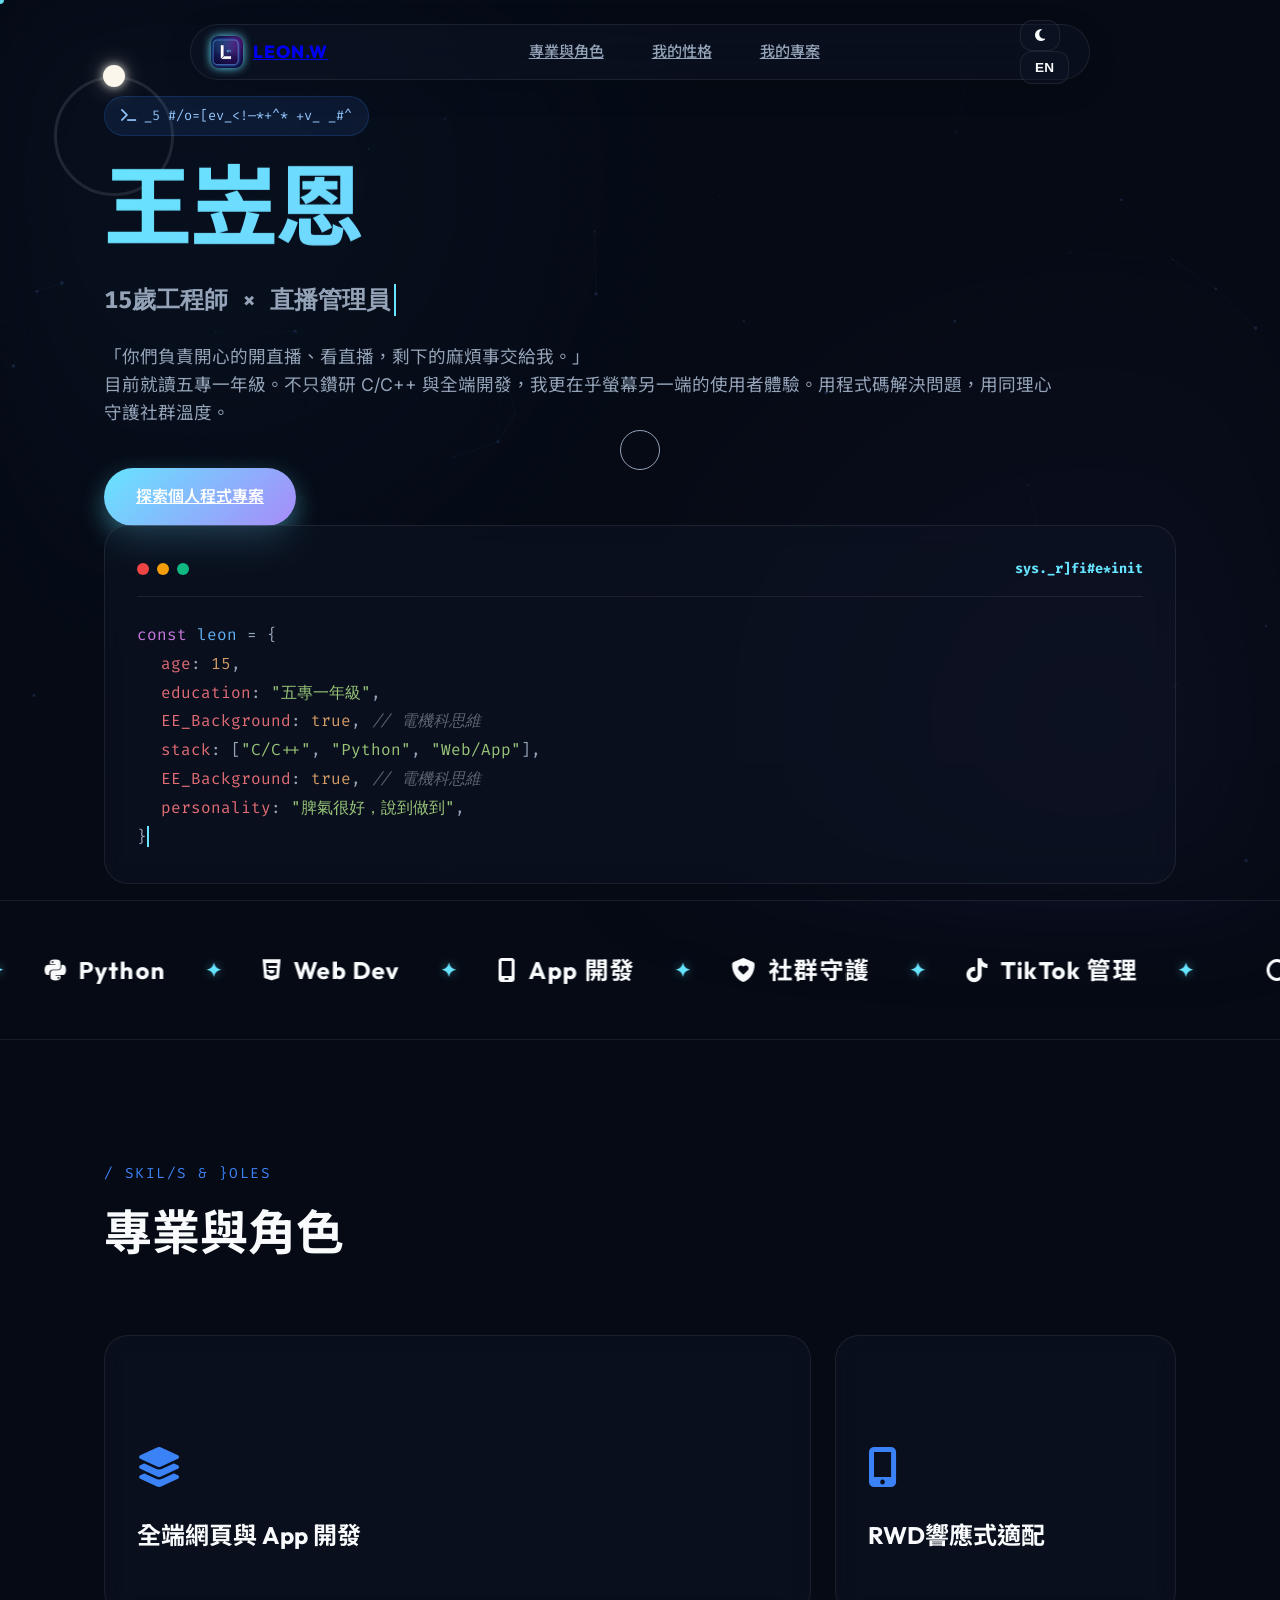
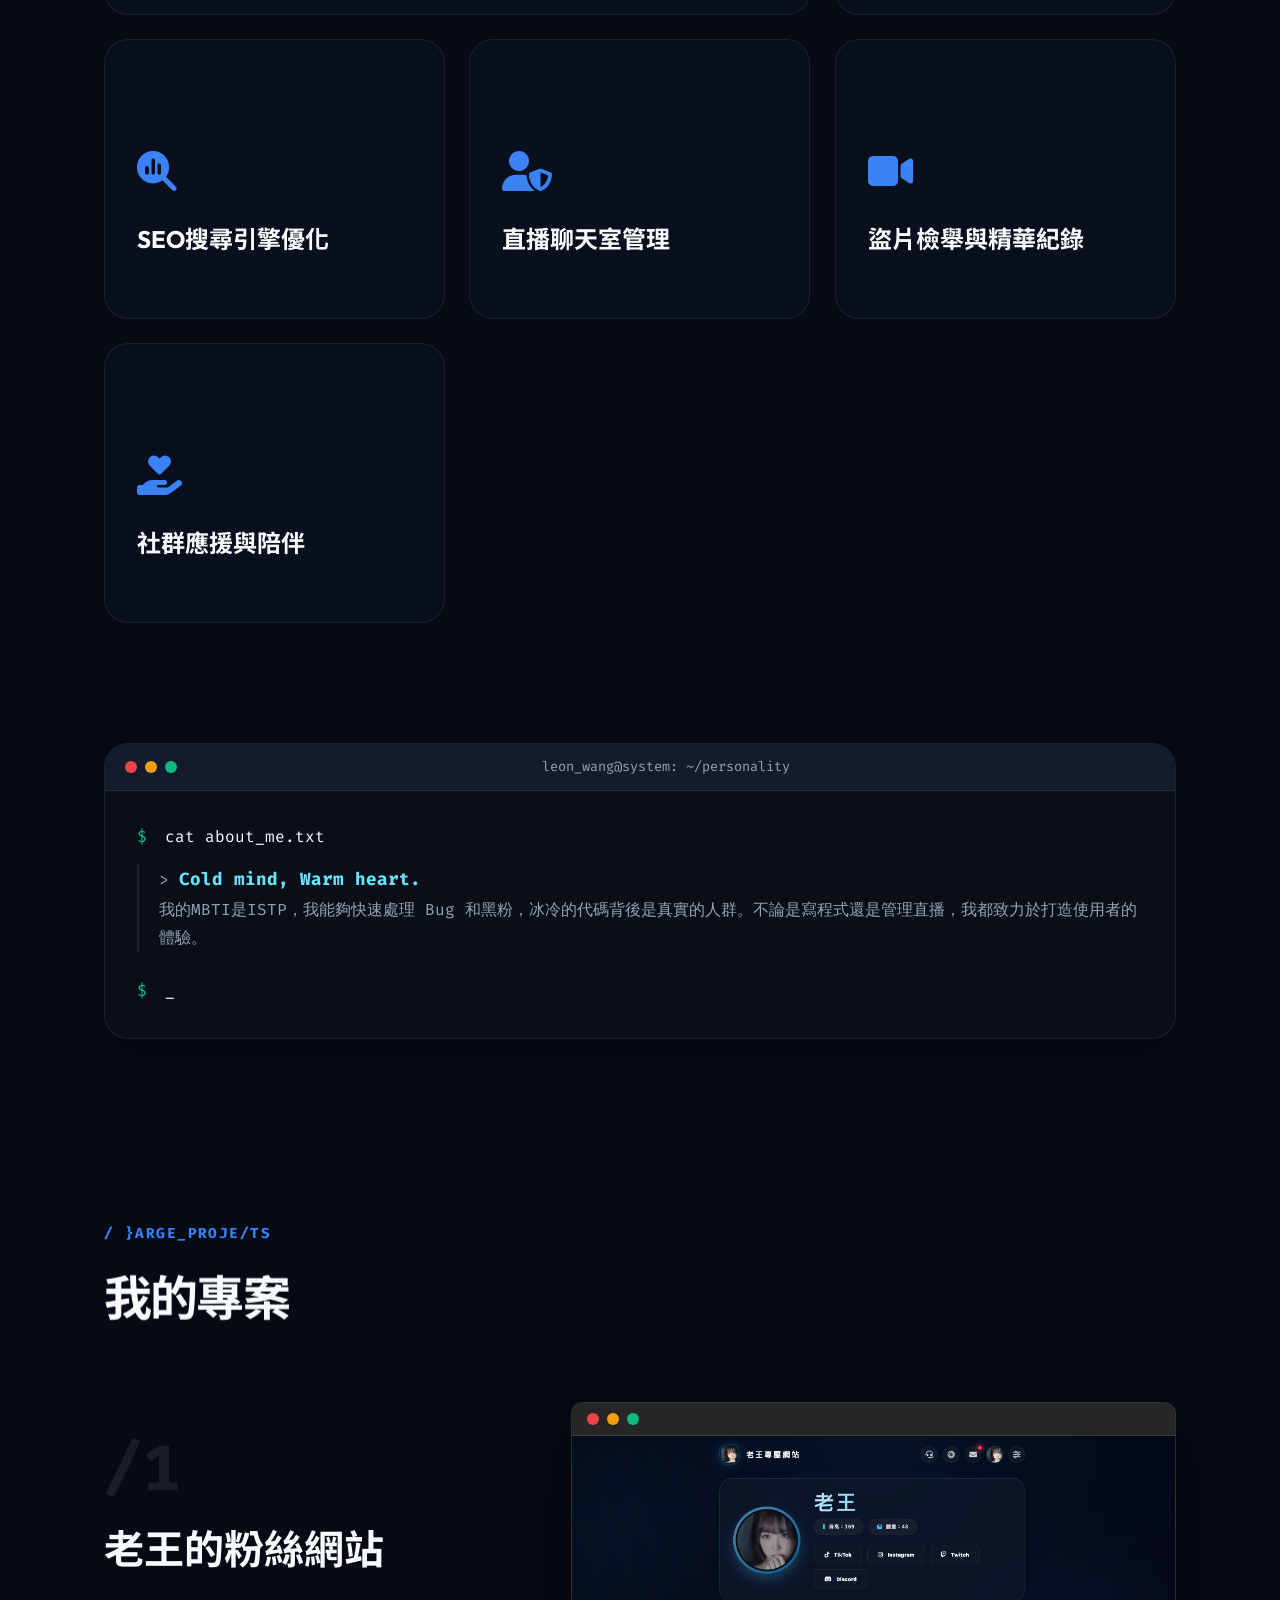
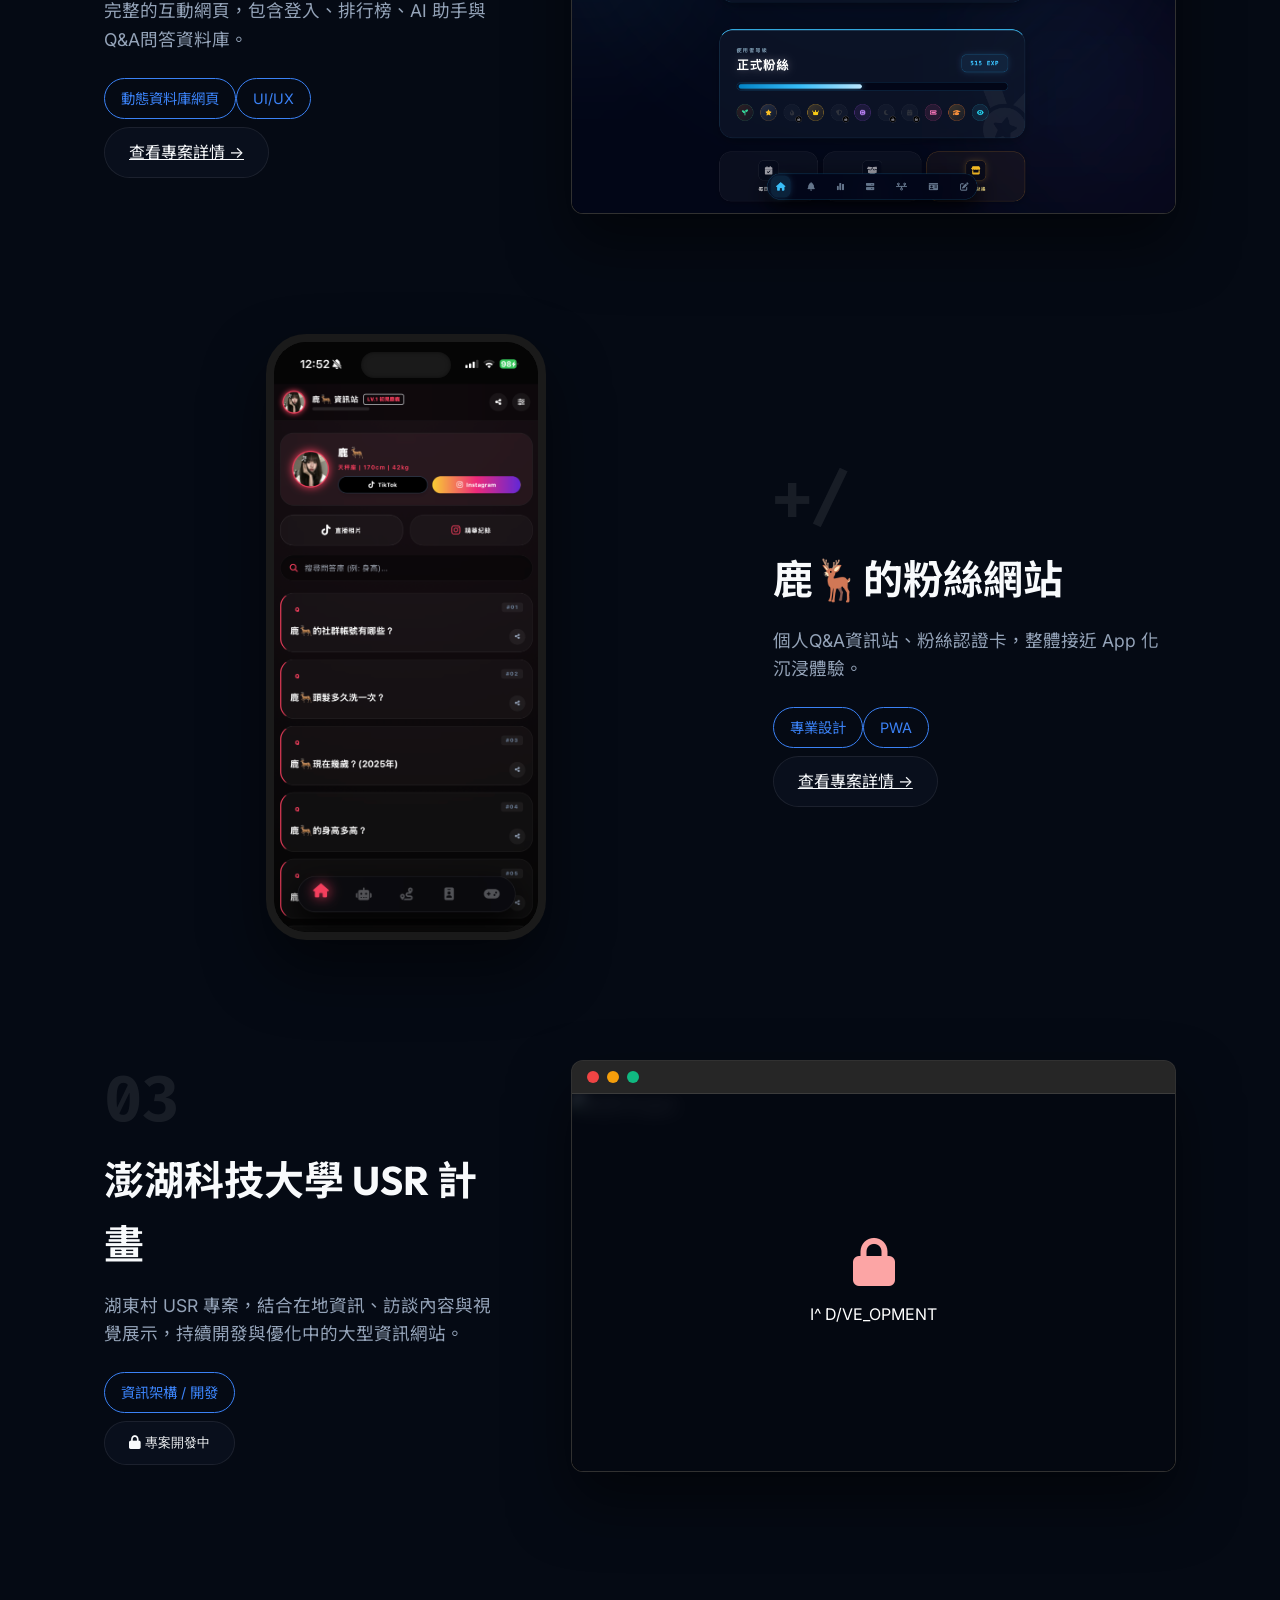
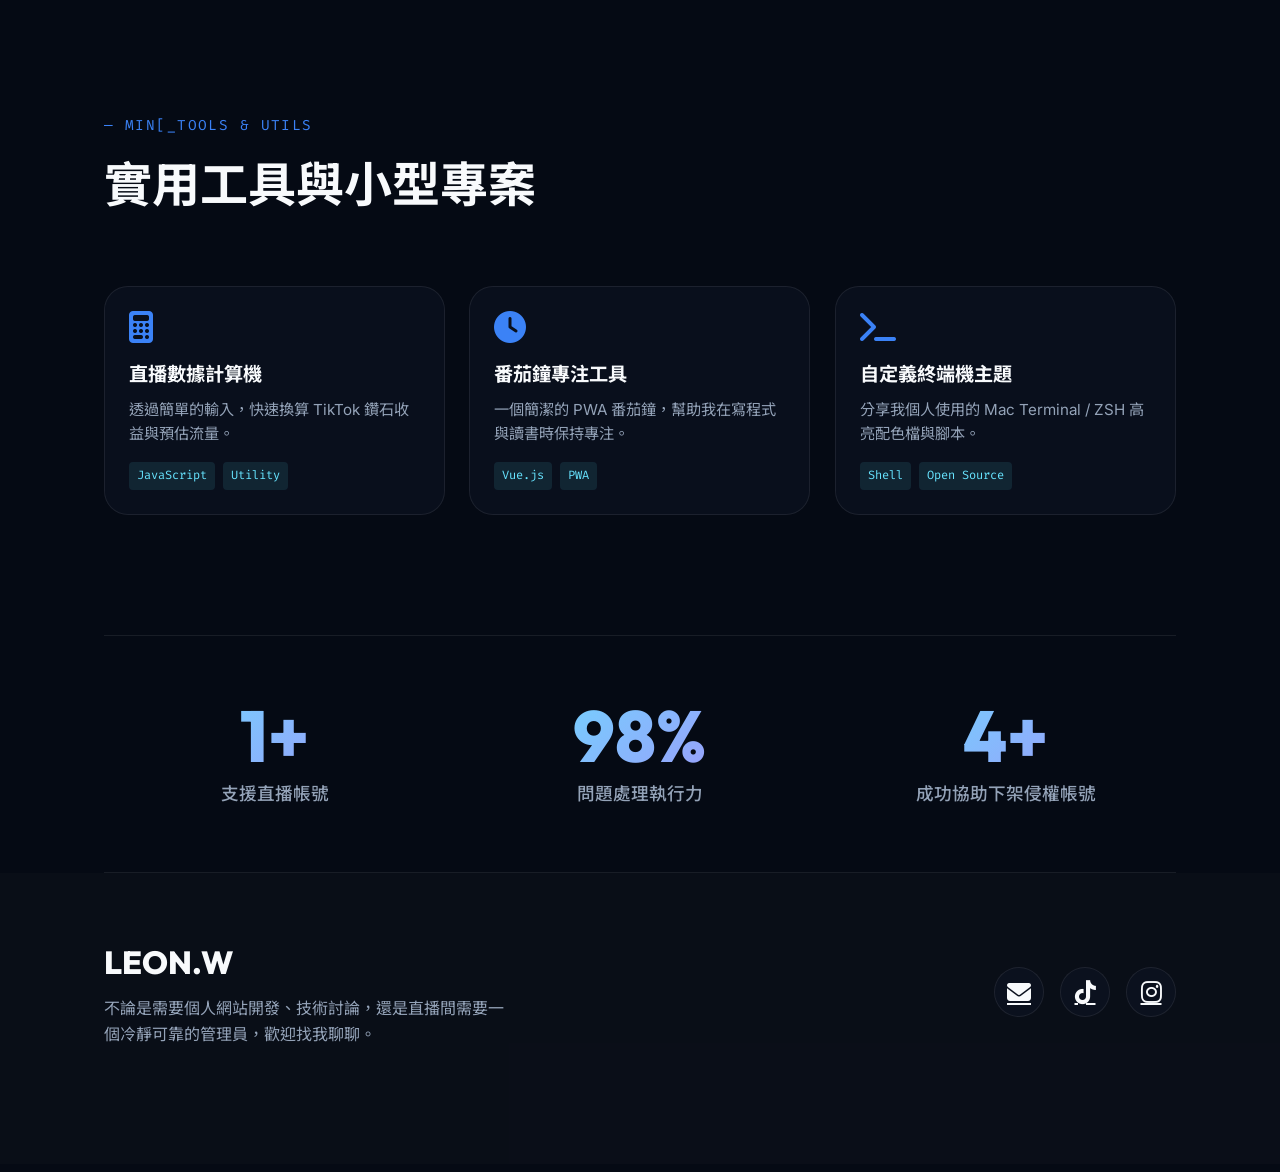
==== index.html @ 6497b62c "Add files via upload" ====
<!DOCTYPE html>
<html lang="zh-Hant">
<head>
  <meta charset="UTF-8" />
  <meta name="viewport" content="width=device-width, initial-scale=1.0, maximum-scale=1.0, user-scalable=no" />
  
  <title>王岦恩個人網頁</title>
  <meta name="description" content="15歲五專一年級全端開發者。精通Web/App開發，結合電機硬體思維與TikTok直播管理。" />
  
  <link rel="icon" href="icon.png" type="image/png" />
  <meta property="og:image" content="og-image.jpg" />
  <meta property="og:title" content="王岦恩" />
  <meta property="og:type" content="website" />
  
  <link rel="preconnect" href="https://fonts.googleapis.com" />
  <link rel="preconnect" href="https://fonts.gstatic.com" crossorigin />
  <link href="https://fonts.googleapis.com/css2?family=Inter:wght@300;400;500;600;700&family=Outfit:wght@400;600;800&family=Noto+Sans+TC:wght@300;400;500;700;900&family=Fira+Code:wght@400;500;700&display=swap" rel="stylesheet" />
  <link rel="stylesheet" href="https://cdnjs.cloudflare.com/ajax/libs/font-awesome/6.5.2/css/all.min.css" />
  
  <link rel="stylesheet" href="styles.css" />
</head>
<body class="dark-theme">
  <div class="top-progress-bar" id="top-progress-bar"></div>

  <canvas id="bg-canvas" aria-hidden="true"></canvas>
  <div class="mesh-gradient-bg parallax-bg" data-speed="0.05"></div>
  <div class="noise-overlay"></div>
  <div class="scanline-overlay"></div>

  <div class="cursor-dot" id="cursor-dot"></div>
  <div class="cursor-ring" id="cursor-ring"></div>

  <div class="progress-wrap interactive-btn" id="backToTop">
    <svg class="progress-circle" width="100%" height="100%" viewBox="-1 -1 102 102">
      <path d="M50,1 a49,49 0 0,1 0,98 a49,49 0 0,1 0,-98" />
    </svg>
    <i class="fa-solid fa-arrow-up progress-arrow"></i>
  </div>

  <header class="floating-header" id="top">
    <div class="nav-container glass-effect magnetic-wrap">
    <a href="#hero" class="brand interactive-btn magnetic">
      <img src="icon.png" alt="Leon Wang Logo" class="brand-icon">
      <span class="brand-text">LEON.W</span>
    </a>
      <nav class="desktop-nav">
        <a href="#expertise" class="nav-link interactive-btn" data-i18n="workscopeTitle">我的專業與角色</a>
        <a href="#philosophy" class="nav-link interactive-btn" data-i18n="philosophyTitle">我的性格</a>
        <a href="#projects" class="nav-link interactive-btn" data-i18n="projectsTitle">我開發的專案</a>
      </nav>
      <div class="nav-actions">
        <button class="theme-btn interactive-btn magnetic" id="themeToggle" aria-label="切換深淺色主題"><i class="fa-solid fa-moon"></i></button>
        <button class="lang-btn interactive-btn magnetic" id="langToggle">EN</button>
      </div>
    </div>
  </header>

  <main id="main-content">
    
    <section class="hero-section" id="hero">
      <div class="container hero-layout">
        <div class="hero-content relative-box parallax-item" data-speed="0.1">
          <div class="hero-orbit-deco float-anim">
            <div class="orbit-path"></div>
            <div class="orbit-planet"></div>
          </div>

          <div class="eyebrow-badge reveal-up scale-in">
            <i class="fa-solid fa-terminal"></i>
            <span class="hacker-text" data-original="15 y/o Developer × Live Ops">15歲工程師 × 直播管理員</span>
          </div>
          
          <h1 class="hero-title mask-reveal-title">
            <span class="mask-line"><span class="mask-content gradient-text-anim fix-clip" data-i18n="heroName">王岦恩</span></span>
          </h1>
          
          <h2 class="hero-subtitle">
            <span id="hero-typewriter" class="typewriter-text" data-i18n="heroRole"></span>
          </h2>
          
          <p class="hero-description reveal-up delay-3" data-i18n="heroDesc">
            「你們負責開心的開直播、看直播，剩下的麻煩事交給我。」<br>目前就讀五專一年級。不只鑽研 C/C++ 與全端開發，我更在乎螢幕另一端的使用者體驗。用程式碼解決問題，用同理心守護社群溫度。
          </p>

          <div class="hero-cta-group reveal-up delay-4 scale-in">
            <a href="#projects" class="btn btn-glow interactive-btn magnetic">
              <span data-i18n="navCta">探索個人程式專案</span>
            </a>
          </div>
        </div>

        <div class="hero-visual reveal-right delay-2 parallax-item glow-card" data-speed="-0.05">
          <div class="bento-card visual-card" id="code-terminal">
            <div class="card-header">
              <div class="mac-dots"><span></span><span></span><span></span></div>
              <span class="card-label hacker-text" data-original="sys.profile_init">sys.profile_init</span>
            </div>
            <div class="code-block">
              <p class="code-line-anim"><span class="code-keyword">const</span> <span class="code-var">leon</span> = {</p>
              <p class="indent-1 code-line-anim"><span class="code-key">age</span>: <span class="code-boolean">15</span>,</p>
              <p class="indent-1 code-line-anim"><span class="code-key">education</span>: <span class="code-string" data-i18n="codeEdu">"五專一年級"</span>,</p>
              <p class="indent-1 code-line-anim"><span class="code-key">EE_Background</span>: <span class="code-boolean">true</span>, <span class="code-comment" data-i18n="codeEe"></span></p>
              <p class="indent-1 code-line-anim"><span class="code-key">stack</span>: [<span class="code-string">"C/C++"</span>, <span class="code-string">"Python"</span>, <span class="code-string">"Web/App"</span>],</p>
              <p class="indent-1 code-line-anim"><span class="code-key">EE_Background</span>: <span class="code-boolean">true</span>, <span class="code-comment" data-i18n="codeEe"></span></p>
              <p class="indent-1 code-line-anim"><span class="code-key">personality</span>: <span class="code-string" data-i18n="codePers">"脾氣很好，說到做到"</span>,</p>
              <p class="code-line-anim">}<span class="code-caret"></span></p>
            </div>
          </div>
        </div>
      </div>
    </section>

    <section class="skills-marquee-section" id="skills">
      <div class="marquee-container">
        <div class="marquee-track" id="velocity-marquee">
          <div class="marquee-content">
            <span><i class="fa-solid fa-c"></i> C / C++</span><span class="separator">✦</span>
            <span><i class="fa-brands fa-python"></i> Python</span><span class="separator">✦</span>
            <span><i class="fa-brands fa-html5"></i> Web Dev</span><span class="separator">✦</span>
            <span><i class="fa-solid fa-mobile-screen"></i> App 開發</span><span class="separator">✦</span>
            <span><i class="fa-solid fa-shield-heart"></i> 社群守護</span><span class="separator">✦</span>
            <span><i class="fa-brands fa-tiktok"></i> TikTok 管理</span><span class="separator">✦</span>
          </div>
          <div class="marquee-content">
            <span><i class="fa-solid fa-c"></i> C / C++</span><span class="separator">✦</span>
            <span><i class="fa-brands fa-python"></i> Python</span><span class="separator">✦</span>
            <span><i class="fa-brands fa-html5"></i> Web Dev</span><span class="separator">✦</span>
            <span><i class="fa-solid fa-mobile-screen"></i> App 開發</span><span class="separator">✦</span>
            <span><i class="fa-solid fa-shield-heart"></i> 社群守護</span><span class="separator">✦</span>
            <span><i class="fa-brands fa-tiktok"></i> TikTok 管理</span><span class="separator">✦</span>
          </div>
          <div class="marquee-content">
            <span><i class="fa-solid fa-c"></i> C / C++</span><span class="separator">✦</span>
            <span><i class="fa-brands fa-python"></i> Python</span><span class="separator">✦</span>
            <span><i class="fa-brands fa-html5"></i> Web Dev</span><span class="separator">✦</span>
            <span><i class="fa-solid fa-mobile-screen"></i> App 開發</span><span class="separator">✦</span>
            <span><i class="fa-solid fa-shield-heart"></i> 社群守護</span><span class="separator">✦</span>
            <span><i class="fa-brands fa-tiktok"></i> TikTok 管理</span><span class="separator">✦</span>
          </div>
        </div>
      </div>
    </section>

    <section class="bento-section" id="expertise">
      <div class="container">
        <div class="section-header reveal-up scale-in">
          <span class="section-mono hacker-text" data-original="/ SKILLS & ROLES">/ SKILLS & ROLES</span>
          <h2 class="section-title" data-i18n="workscopeTitle">專業與角色</h2>
        </div>

        <div class="bento-grid">
          <article class="bento-card span-2 glow-card reveal-up parallax-item" data-speed="0.03">
            <div class="icon-and-title">
              <div class="card-icon float-anim"><i class="fa-solid fa-layer-group"></i></div>
              <h3 data-i18n="barDynamic">全端網頁與 App 開發</h3>
            </div>
            <div class="reveal-content">
              <div class="reveal-inner">
                <p data-i18n="aboutCard1Text">具備從底層邏輯到前端介面的開發能力，涵蓋靜態網站、動態後台以及客製化 App。結合電機科的硬體思維，寫出高穩定性的架構。</p>
                <div class="tag-cloud mt-4">
                  <span>C/C++</span><span>Python</span><span>App Dev</span><span>Web UI/UX</span>
                </div>
              </div>
            </div>
          </article>

          <article class="bento-card glow-card reveal-left delay-1">
            <div class="icon-and-title">
              <div class="card-icon float-anim" style="animation-delay: 0.5s;"><i class="fa-solid fa-mobile-screen-button"></i></div>
              <h3 data-i18n="feat1Title">RWD響應式適配</h3>
            </div>
            <div class="reveal-content">
              <div class="reveal-inner">
                <p data-i18n="feat1Text">完美適配手機、平板與桌機各種螢幕尺寸，提供流暢的跨裝置體驗。</p>
              </div>
            </div>
          </article>

          <article class="bento-card glow-card reveal-right delay-2">
            <div class="icon-and-title">
              <div class="card-icon float-anim" style="animation-delay: 1s;"><i class="fa-solid fa-magnifying-glass-chart"></i></div>
              <h3 data-i18n="feat2Title">SEO搜尋引擎優化</h3>
            </div>
            <div class="reveal-content">
              <div class="reveal-inner">
                <p data-i18n="feat2Text">底層代碼結構優化，提升搜尋引擎友善度，讓網站能夠獲得更高自然曝光。</p>
              </div>
            </div>
          </article>

          <article class="bento-card glow-card reveal-up delay-3">
            <div class="icon-and-title">
              <div class="card-icon float-anim" style="animation-delay: 1.5s;"><i class="fa-solid fa-user-shield"></i></div>
              <h3 data-i18n="barLive">直播聊天室管理</h3>
            </div>
            <div class="reveal-content">
              <div class="reveal-inner">
                <p data-i18n="scope1Text">「遇到黑粉、機器人、刷留言帳號」第一時間禁言處理，維持聊天室品質。</p>
              </div>
            </div>
          </article>

          <article class="bento-card glow-card reveal-up delay-1 parallax-item" data-speed="-0.02">
            <div class="icon-and-title">
              <div class="card-icon float-anim"><i class="fa-solid fa-video"></i></div>
              <h3 data-i18n="scope5Title">盜片檢舉與精華紀錄</h3>
            </div>
            <div class="reveal-content">
              <div class="reveal-inner">
                <p data-i18n="scope5Text">偵測並處理未經授權的搬運影片。同時協助粉絲記錄直播精華照片，保留美好回憶。</p>
              </div>
            </div>
          </article>

          <article class="bento-card glow-card reveal-up delay-2">
            <div class="icon-and-title">
              <div class="card-icon float-anim" style="animation-duration: 6s;"><i class="fa-solid fa-hand-holding-heart"></i></div>
              <h3 data-i18n="dataTitle">社群應援與陪伴</h3>
            </div>
            <div class="reveal-content">
              <div class="reveal-inner">
                <p data-i18n="dataText">「每一份心意都值得被看見。」積極按讚、留言粉絲的創作。</p>
              </div>
            </div>
          </article>
        </div>
      </div>
    </section>

    <section class="philosophy-section" id="philosophy">
      <div class="container">
        <div class="terminal-window reveal-up parallax-item glow-card" data-speed="0.04">
          <div class="terminal-header">
            <div class="mac-dots"><span></span><span></span><span></span></div>
            <span class="terminal-title">leon_wang@system: ~/personality</span>
          </div>
          <div class="terminal-body">
            <p class="typewriter-line delay-1"><span class="cmd-prompt">$</span> <span data-i18n="phil1">cat about_me.txt</span></p>
            <p class="cmd-output reveal-up delay-2">> <strong>Cold mind, Warm heart.</strong><br><span data-i18n="philDesc1">我的MBTI是ISTP，我能夠快速處理 Bug 和黑粉，冰冷的代碼背後是真實的人群。不論是寫程式還是管理直播，我都致力於打造使用者的體驗。</span></p>
            <p class="typewriter-line delay-3 mt-4"><span class="cmd-prompt">$</span> <span class="blink-cursor">_</span></p>
          </div>
        </div>
      </div>
    </section>

    <section class="projects-section" id="projects">
      <div class="container">
        <div class="section-header mask-reveal-title">
          <span class="mask-line"><span class="mask-content section-mono hacker-text" data-original="/ LARGE_PROJECTS">/ LARGE_PROJECTS</span></span>
          <h2 class="mask-line"><span class="mask-content section-title" data-i18n="projectsTitle">我的專案</span></h2>
        </div>

        <div class="project-showcase">
          <div class="project-row reveal-left">
            <div class="project-info">
              <span class="project-number hacker-text" data-original="01">01</span>
              <h3 data-i18n="project1Title">老王的粉絲網站</h3>
              <p data-i18n="project1Text">完整的互動網頁，包含登入、排行榜、AI 助手與Q&A問答資料庫。</p>
              <div class="project-tags"><span data-i18n="projectType1">動態資料庫網頁</span><span>UI/UX</span></div>
              <a href="project-laowang.html" class="btn btn-outline interactive-btn magnetic mt-4" data-i18n="projectBtn">查看專案詳情 &rarr;</a>
            </div>
            
            <div class="project-visual-wrapper">
              <div class="mac-mockup glow-pulse tilt-effect">
                <div class="mac-header"><div class="mac-dots"><span></span><span></span><span></span></div></div>
                <div class="mac-body">
                  <div class="glare-layer"></div>
                  <img src="zcsn.png" alt="老王專屬網站" class="mockup-img">
                </div>
              </div>
            </div>
          </div>

          <div class="project-row reverse reveal-right">
            <div class="project-info">
              <span class="project-number hacker-text" data-original="02">02</span>
              <h3 data-i18n="project2Title">鹿🦌的粉絲網站</h3>
              <p data-i18n="project2Text">個人Q&A資訊站、粉絲認證卡，整體接近 App 化沉浸體驗。</p>
              <div class="project-tags"><span data-i18n="projectType2">專業設計</span><span>PWA</span></div>
              <a href="project-deer.html" class="btn btn-outline interactive-btn magnetic mt-4" data-i18n="projectBtn">查看專案詳情 &rarr;</a>
            </div>
            
            <div class="project-visual-wrapper">
              <div class="mobile-mockup glow-pulse tilt-effect">
                <div class="mobile-notch"></div>
                <div class="mobile-body">
                  <div class="glare-layer"></div>
                  <img src="ld.png" alt="鹿粉絲網站" class="mockup-img">
                </div>
              </div>
            </div>
          </div>
          
          <div class="project-row reveal-left">
            <div class="project-info">
              <span class="project-number hacker-text" data-original="03">03</span>
              <h3 data-i18n="project3Title">澎湖科技大學 USR 計畫</h3>
              <p data-i18n="project3Text">湖東村 USR 專案，結合在地資訊、訪談內容與視覺展示，持續開發與優化中的大型資訊網站。</p>
              <div class="project-tags"><span data-i18n="projectType3">資訊架構 / 開發</span></div>
              <button class="btn btn-outline interactive-btn magnetic mt-4 locked-btn">
                <i class="fa-solid fa-lock"></i> <span data-i18n="devStatus">專案開發中</span>
              </button>
            </div>
            
            <div class="project-visual-wrapper">
              <div class="mac-mockup project-locked-container tilt-effect">
                <div class="mac-header"><div class="mac-dots"><span></span><span></span><span></span></div></div>
                <div class="mac-body">
                  <div class="glare-layer"></div>
                  <img src="https://images.unsplash.com/photo-1498050108023-c5249f4df085?auto=format&fit=crop&w=800&q=80" alt="USR Project" class="mockup-img" style="filter: blur(5px);">
                  <div class="lock-overlay">
                    <i class="fa-solid fa-lock overlay-icon float-anim"></i>
                    <span class="hacker-text" data-original="IN DEVELOPMENT">IN DEVELOPMENT</span>
                  </div>
                </div>
              </div>
            </div>
          </div>
        </div>
      </div>
    </section>

    <section class="mini-projects-section" id="mini-projects">
      <div class="container">
        <div class="section-header reveal-up scale-in">
          <span class="section-mono hacker-text" data-original="/ MINI_TOOLS & UTILS">/ MINI_TOOLS & UTILS</span>
          <h2 class="section-title" data-i18n="miniTitle">實用工具與小型專案</h2>
        </div>
        <div class="mini-projects-grid">
          <a href="https://tool-umber-kappa.vercel.app/livestream-calculator.html" class="mini-project-card glow-card tilt-effect reveal-up interactive-btn">
            <div class="mini-card-header">
              <i class="fa-solid fa-calculator mini-icon"></i>
              <i class="fa-solid fa-arrow-right mini-arrow"></i>
            </div>
            <h4 data-i18n="mini1Title">直播數據計算機</h4>
            <p data-i18n="mini1Text">透過簡單的輸入，快速換算 TikTok 鑽石收益與預估流量。</p>
            <div class="mini-tags"><span>JavaScript</span><span>Utility</span></div>
          </a>

          <a href="https://tool-umber-kappa.vercel.app/pomodoro-focus.html" class="mini-project-card glow-card tilt-effect reveal-up delay-1 interactive-btn">
            <div class="mini-card-header">
              <i class="fa-solid fa-clock mini-icon"></i>
              <i class="fa-solid fa-arrow-right mini-arrow"></i>
            </div>
            <h4 data-i18n="mini2Title">番茄鐘專注工具</h4>
            <p data-i18n="mini2Text">一個簡潔的 PWA 番茄鐘，幫助我在寫程式與讀書時保持專注。</p>
            <div class="mini-tags"><span>Vue.js</span><span>PWA</span></div>
          </a>

          <a href="https://tool-umber-kappa.vercel.app/terminal-theme.html" class="mini-project-card glow-card tilt-effect reveal-up delay-2 interactive-btn">
            <div class="mini-card-header">
              <i class="fa-solid fa-terminal mini-icon"></i>
              <i class="fa-solid fa-arrow-right mini-arrow"></i>
            </div>
            <h4 data-i18n="mini3Title">自定義終端機主題</h4>
            <p data-i18n="mini3Text">分享我個人使用的 Mac Terminal / ZSH 高亮配色檔與腳本。</p>
            <div class="mini-tags"><span>Shell</span><span>Open Source</span></div>
          </a>
        </div>
      </div>
    </section>

    <section class="metrics-section" id="proof">
      <div class="container">
        <div class="metrics-grid">
          <div class="metric-item reveal-up scale-in">
            <h4 class="metric-value"><span class="counter" data-target="2">0</span>+</h4>
            <p class="metric-label" data-i18n="proofLabel1">支援直播帳號</p>
          </div>
          <div class="metric-item reveal-up delay-1 scale-in">
            <h4 class="metric-value"><span class="counter" data-target="100">0</span>%</h4>
            <p class="metric-label" data-i18n="proofLabel2">問題處理執行力</p>
          </div>
          <div class="metric-item reveal-up delay-2 scale-in">
            <h4 class="metric-value"><span class="counter" data-target="5">0</span>+</h4>
            <p class="metric-label" data-i18n="proofLabel3">成功協助下架侵權帳號</p>
          </div>
        </div>
      </div>
    </section>

  </main>

  <footer class="site-footer">
    <div class="container footer-content">
      <div class="footer-left reveal-left">
        <h2 class="footer-logo hacker-text" data-original="LEON.W">LEON.W</h2>
        <p data-i18n="collabText">不論是需要個人網站開發、技術討論，還是直播間需要一個冷靜可靠的管理員，歡迎找我聊聊。</p>
      </div>
      
      <div class="social-links reveal-right">
        <a href="mailto:wangleon26@icloud.com" aria-label="寄送電子郵件給我" class="social-btn email-btn interactive-btn magnetic"><i class="fa-solid fa-envelope"></i></a>
        <a href="https://www.tiktok.com/@ld_leon0803" target="_blank" rel="noopener noreferrer" class="social-btn tiktok-btn interactive-btn magnetic"><i class="fa-brands fa-tiktok"></i></a>
        <a href="https://www.instagram.com/ld_leon0803/" target="_blank" rel="noopener noreferrer" class="social-btn ig-btn interactive-btn magnetic"><i class="fa-brands fa-instagram"></i></a>
      </div>
    </div>
    <div class="container copyright-bar reveal-up">
      <p>© <span id="year"></span> <span data-i18n="footerName">王岦恩</span>. All rights reserved.</p>
    </div>
  </footer>

  <script src="script.js"></script>
</body>
</html>
---- styles.css ----
/* =========================================
   1. 核心變數與 OS 偵測優化
   ========================================= */
:root {
  --bg-color: #050a14;
  --glass-bg: rgba(15, 23, 42, 0.4);
  --glass-border: rgba(255, 255, 255, 0.08);
  --text-main: #f8fafc;
  --text-muted: #94a3b8;
  --accent-primary: #3b82f6;
  --accent-secondary: #67e4ff; 
  --accent-glow: rgba(103, 228, 255, 0.4);
  --gradient-text: linear-gradient(135deg, #67e4ff 0%, #a78bfa 100%);
  --terminal-bg: #0a0e17;
  --terminal-header: #141b2d;
  --particle-color: rgba(100, 150, 255, 0.4);
  
  --font-sans: 'Inter', 'Noto Sans TC', sans-serif;
  --font-display: 'Outfit', 'Noto Sans TC', sans-serif;
  --font-mono: 'Fira Code', ui-monospace, SFMono-Regular, Consolas, monospace;
  
  --radius-md: 24px; --radius-lg: 32px; --radius-pill: 999px;
  --ease-spring: cubic-bezier(0.175, 0.885, 0.32, 1.1);
  --ease-smooth: cubic-bezier(0.16, 1, 0.3, 1);
}

body.light-theme {
  --bg-color: #f8fafc; --glass-bg: rgba(255, 255, 255, 0.6); --glass-border: rgba(0, 0, 0, 0.05);
  --text-main: #0f172a; --text-muted: #475569; --accent-primary: #2563eb; --accent-secondary: #0ea5e9;
  --accent-glow: rgba(37, 99, 235, 0.2); --gradient-text: linear-gradient(135deg, #2563eb 0%, #7c3aed 100%);
  --terminal-bg: #ffffff; --terminal-header: #e2e8f0; --particle-color: rgba(37, 99, 235, 0.2);
}

* { margin: 0; padding: 0; box-sizing: border-box; }
html { scroll-behavior: smooth; }
body { 
  font-family: var(--font-sans); background-color: var(--bg-color); color: var(--text-main); 
  line-height: 1.6; overflow-x: hidden; -webkit-font-smoothing: antialiased; 
  transition: background-color 0.5s ease, color 0.5s ease; 
}
.container { width: 100%; max-width: 1200px; margin: 0 auto; padding: 0 5%; }

body.os-windows ::-webkit-scrollbar, body.os-android ::-webkit-scrollbar { width: 8px; }
body.os-windows ::-webkit-scrollbar-track, body.os-android ::-webkit-scrollbar-track { background: var(--bg-color); }
body.os-windows ::-webkit-scrollbar-thumb, body.os-android ::-webkit-scrollbar-thumb { background: var(--glass-border); border-radius: 10px; }
body.os-windows ::-webkit-scrollbar-thumb:hover { background: var(--accent-secondary); }
body.os-mac ::-webkit-scrollbar, body.os-ios ::-webkit-scrollbar { display: none; }
body.os-mac, body.os-ios { -ms-overflow-style: none; scrollbar-width: none; }
body.os-ios { -webkit-overflow-scrolling: touch; }

/* 進度條 */
.top-progress-bar { position: fixed; top: 0; left: 0; height: 3px; width: 0%; background: var(--gradient-text); z-index: 99999; box-shadow: 0 0 10px var(--accent-secondary); }

.progress-wrap { position: fixed; right: 30px; bottom: 30px; height: 50px; width: 50px; border-radius: 50px; z-index: 10000; opacity: 0; visibility: hidden; transform: translateY(15px); transition: all 400ms linear; backdrop-filter: blur(5px); display: flex; align-items: center; justify-content: center; }
.progress-wrap.active-progress { opacity: 1; visibility: visible; transform: translateY(0); }
.progress-arrow { position: absolute; font-size: 18px; color: var(--text-main); z-index: 1; transition: all 400ms linear; }
.progress-wrap:hover .progress-arrow { color: var(--accent-secondary); transform: translateY(-3px); }
.progress-wrap svg.progress-circle { position: absolute; inset: 0; }
.progress-wrap svg.progress-circle path { fill: none; stroke: var(--accent-secondary); stroke-width: 4; transition: all 10ms linear; }

#bg-canvas, .mesh-gradient-bg, .noise-overlay, .scanline-overlay { position: fixed; inset: 0; width: 100vw; height: 100vh; z-index: -1; pointer-events: none; }
.mesh-gradient-bg { background: radial-gradient(circle at 15% 20%, rgba(59, 130, 246, 0.12) 0%, transparent 40%), radial-gradient(circle at 85% 80%, rgba(139, 92, 246, 0.12) 0%, transparent 40%); filter: blur(60px); will-change: transform; transition: opacity 0.5s ease; }
body.light-theme .mesh-gradient-bg { opacity: 0.5; }
.noise-overlay { background-image: url('data:image/svg+xml;utf8,%3Csvg viewBox="0 0 200 200" xmlns="http://www.w3.org/2000/svg"%3E%3Cfilter id="n"%3E%3CfeTurbulence type="fractalNoise" baseFrequency="0.65" numOctaves="3" stitchTiles="stitch"/%3E%3C/filter%3E%3Crect width="100%25" height="100%25" filter="url(%23n)"/%3E%3C/svg%3E'); opacity: 0.04; mix-blend-mode: overlay; }
.scanline-overlay { opacity: 0.08; background: linear-gradient(to bottom, transparent 0%, rgba(255, 255, 255, 0.05) 50%, transparent 100%); background-size: 100% 6px; animation: scanMove 12s linear infinite; }
body.light-theme .scanline-overlay { opacity: 0.03; }
@keyframes scanMove { from { transform: translateY(0); } to { transform: translateY(6px); } }

/* 導覽列 */
.floating-header { position: fixed; top: 24px; left: 0; width: 100%; z-index: 10000; display: flex; justify-content: center; padding: 0 5%; }
.nav-container { display: flex; align-items: center; justify-content: space-between; width: 100%; max-width: 900px; height: 56px; padding: 0 20px; border-radius: var(--radius-pill); background: var(--glass-bg); border: 1px solid var(--glass-border); backdrop-filter: blur(20px); -webkit-backdrop-filter: blur(20px); box-shadow: 0 8px 32px rgba(0,0,0,0.1); transition: all 0.3s ease; position: relative; z-index: 10000; }
.brand { display: flex; align-items: center; gap: 12px; font-family: var(--font-display); font-weight: 800; font-size: clamp(1rem, 2vw, 1.1rem); letter-spacing: 0.05em; position: relative; z-index: 10000; }
.status-indicator { width: 8px; height: 8px; background-color: #10b981; border-radius: 50%; box-shadow: 0 0 12px #10b981; animation: pulse 2s infinite; }
@keyframes pulse { 0% { box-shadow: 0 0 0 0 rgba(16, 185, 129, 0.7); } 70% { box-shadow: 0 0 0 10px rgba(16, 185, 129, 0); } 100% { box-shadow: 0 0 0 0 rgba(16, 185, 129, 0); } }

.desktop-nav { display: flex; gap: clamp(8px, 2vw, 16px); }
.nav-link { font-size: 0.95rem; font-weight: 500; color: var(--text-muted); padding: 8px 16px; border-radius: 20px; transition: all 0.4s cubic-bezier(0.175, 0.885, 0.32, 1.275); position: relative; z-index: 10000; }
.nav-link:hover { color: #fff; background: rgba(255, 255, 255, 0.1); box-shadow: 0 4px 12px rgba(0, 0, 0, 0.1); transform: translateY(-2px); }
body.light-theme .nav-link:hover { color: #000; background: rgba(0, 0, 0, 0.05); }

/* 主視覺與打字機動畫 */
/* 修改為 .hero-section 以對應你的 HTML */
.hero-section {
  min-height: 100vh;
  display: flex;
  align-items: center;
  padding-top: 80px;
  /* 背景圖片設定 */
  background-image: url('hero-image.png'); /* 假設圖片跟 CSS 在同一個資料夾，如果放在 images 資料夾內請用 'images/hero-image.png' */
  background-size: cover;
  background-position: center;
  background-repeat: no-repeat;
  position: relative;
}

/* 如果你用了背景圖，為了避免原本的粒子動畫和背景圖衝突，可以加這行確保背景圖在最底層，但又在 global 背景之上 */
.hero-section::before {
  content: '';
  position: absolute;
  inset: 0;
  background-color: rgba(5, 10, 20, 0.6); /* 加一層半透明黑色遮罩，讓前面的字更清楚 */
  z-index: 0;
}

.hero-layout {
  position: relative;
  z-index: 1; /* 確保你的文字和打字機內容在遮罩之上 */
}
.relative-box { position: relative; }

.hero-orbit-deco { position: absolute; top: -20px; left: -50px; width: 120px; height: 120px; pointer-events: none; z-index: -1; }
.orbit-path { width: 100%; height: 100%; border: 3px solid rgba(255, 255, 255, 0.1); border-radius: 50%; position: absolute; }
.orbit-planet { width: 22px; height: 22px; background-color: #fbf6eb; border-radius: 50%; position: absolute; top: 0; left: 50%; transform: translate(-50%, -50%); box-shadow: 0 0 10px rgba(251, 246, 235, 0.8), 0 0 25px rgba(251, 246, 235, 0.4); transform-origin: 50% 60px; animation: orbit-spin 20s linear infinite; }
@keyframes orbit-spin { from { transform: translate(-50%, -50%) rotate(0deg); } to { transform: translate(-50%, -50%) rotate(360deg); } }

.eyebrow-badge { display: inline-flex; align-items: center; gap: 8px; padding: 8px 16px; background: rgba(59, 130, 246, 0.1); border: 1px solid rgba(59, 130, 246, 0.2); border-radius: var(--radius-pill); font-size: 0.85rem; color: #93c5fd; margin-bottom: 24px; font-family: var(--font-mono); }

.mask-reveal-title { margin-bottom: 16px; font-family: var(--font-display); font-size: clamp(3rem, 8vw, 5.5rem); font-weight: 800; line-height: 1.1; letter-spacing: -0.02em; }
.hero-subtitle { font-size: clamp(1.2rem, 3vw, 1.5rem); font-family: var(--font-mono); margin-bottom: 24px; color: var(--text-muted); min-height: 1.5em; }
.mask-line { overflow: hidden; display: block; padding-bottom: 0.1em; }
.mask-content { display: block; transform: translateY(120%); transition: transform 0.9s cubic-bezier(0.16, 1, 0.3, 1); will-change: transform; }
.is-visible .mask-content { transform: translateY(0); }

/* 打字機 */
.typewriter-text { border-right: 2px solid var(--accent-secondary); padding-right: 4px; animation: blink-caret 0.8s step-end infinite; white-space: pre-wrap; }
@keyframes blink-caret { from, to { border-color: transparent } 50% { border-color: var(--accent-secondary); } }

.gradient-text-anim { background: var(--gradient-text); background-size: 200% auto; -webkit-background-clip: text; background-clip: text; color: transparent; animation: shine 4s linear infinite; }
@keyframes shine { to { background-position: 200% center; } }
.hero-description { font-size: clamp(1rem, 2vw, 1.1rem); color: var(--text-muted); max-width: 90%; margin-bottom: 40px; }
.btn-glow { display: inline-flex; padding: 16px 32px; font-size: 1rem; font-weight: 600; color: #fff; background: var(--gradient-text); border-radius: var(--radius-pill); box-shadow: 0 10px 25px var(--accent-glow); transition: all 0.3s var(--ease-spring); position: relative; z-index: 10000; }
.btn-glow:hover { transform: translateY(-3px); box-shadow: 0 15px 35px var(--accent-glow); }

/* Code Block 打字機 CSS */
.bento-card { border: 1px solid var(--glass-border); border-radius: var(--radius-md); padding: 32px; backdrop-filter: blur(12px); -webkit-backdrop-filter: blur(12px); overflow: hidden; position: relative; }
.card-header { display: flex; justify-content: space-between; align-items: center; margin-bottom: 24px; padding-bottom: 16px; border-bottom: 1px solid var(--glass-border); }
.mac-dots { display: flex; gap: 8px; } .mac-dots span { width: 12px; height: 12px; border-radius: 50%; } .mac-dots span:nth-child(1) { background: #ef4444; } .mac-dots span:nth-child(2) { background: #f59e0b; } .mac-dots span:nth-child(3) { background: #10b981; }
.card-label { font-family: var(--font-mono); font-size: 0.85rem; color: var(--accent-secondary); font-weight: bold; }
.code-block { font-family: var(--font-mono); font-size: clamp(0.85rem, 1.5vw, 0.95rem); line-height: 1.8; }
.code-keyword { color: #c678dd; } .code-var { color: #61afef; } .code-key { color: #e06c75; } .code-string { color: #98c379; } .code-boolean { color: #d19a66; } .code-comment { color: #5c6370; font-style: italic; } .indent-1 { padding-left: 24px; }

.code-line-anim { overflow: hidden; white-space: nowrap; width: 0; }
.code-line-anim.type { animation: typing-line 0.4s steps(40, end) forwards; }
@keyframes typing-line { to { width: 100%; } }
.code-caret { border-right: 2px solid var(--accent-secondary); animation: blink-caret 0.8s step-end infinite; }

/* 跑馬燈 */
.skills-marquee-section { padding: 50px 0; border-top: 1px solid var(--glass-border); border-bottom: 1px solid var(--glass-border); overflow: hidden; }
.marquee-container { display: flex; width: 100%; overflow: hidden; }
.marquee-track { display: flex; white-space: nowrap; will-change: transform; }
.marquee-content { display: flex; align-items: center; padding-right: 2rem; }
.marquee-content span { display: inline-flex; align-items: center; gap: 12px; font-family: var(--font-display); font-size: clamp(1.2rem, 2.5vw, 1.5rem); font-weight: 700; color: var(--text-main); letter-spacing: 0.05em;}
.marquee-content .separator { color: var(--accent-secondary); font-size: 1.2rem; margin: 0 2.5rem; text-shadow: 0 0 10px var(--accent-glow); }

/* Bento Grid */
.bento-section, .philosophy-section, .projects-section, .metrics-section, .mini-projects-section { padding: 120px 0 0 0; }
.section-header { margin-bottom: 64px; }
.section-mono { font-family: var(--font-mono); color: var(--accent-primary); font-size: 0.9rem; letter-spacing: 0.1em; display: inline-block; }
.section-title { font-family: var(--font-display); font-size: clamp(2.5rem, 5vw, 3rem); margin-top: 8px; }

.bento-grid { display: grid; grid-template-columns: repeat(1, 1fr); gap: 24px; }
@media (min-width: 768px) { .bento-grid { grid-template-columns: repeat(2, 1fr); } .span-2 { grid-column: span 2; } }
@media (min-width: 1025px) { .bento-grid { grid-template-columns: repeat(3, 1fr); } .span-2 { grid-column: span 2; grid-row: span 1; } }

.bento-card { background: var(--glass-bg); transition: transform 0.4s cubic-bezier(0.16, 1, 0.3, 1), box-shadow 0.4s ease, border-color 0.4s ease; }
.bento-card:hover { transform: translateY(-5px); border-color: rgba(103, 228, 255, 0.3); box-shadow: 0 10px 30px rgba(0, 0, 0, 0.2); }
.bento-card h3 { font-size: 1.5rem; font-family: var(--font-display); color: var(--text-main); margin-bottom: 0; }
.bento-card p { color: var(--text-muted); font-size: 1rem; margin: 0; }
.card-icon { font-size: 2.5rem; color: var(--accent-primary); margin-bottom: 16px; display: inline-block; }
.tag-cloud { display: flex; gap: 8px; flex-wrap: wrap; margin: 0; }
.tag-cloud span { padding: 6px 12px; background: var(--glass-border); border-radius: var(--radius-pill); font-size: 0.85rem; color: var(--text-main); }

/* --- 絕美展開動畫 (僅限電腦版) --- */
@media (min-width: 1025px) {
  .bento-card { display: flex; flex-direction: column; justify-content: center; min-height: 280px; }
  .bento-card .icon-and-title { transform: translateY(20px); transition: transform 0.5s cubic-bezier(0.16, 1, 0.3, 1); }
  .bento-card:hover .icon-and-title { transform: translateY(0); margin-bottom: 16px; }
  .bento-card .reveal-content { display: grid; grid-template-rows: 0fr; opacity: 0; transition: grid-template-rows 0.5s cubic-bezier(0.16, 1, 0.3, 1), opacity 0.3s ease; }
  .bento-card:hover .reveal-content { grid-template-rows: 1fr; opacity: 1; transition: grid-template-rows 0.5s cubic-bezier(0.16, 1, 0.3, 1), opacity 0.5s ease 0.1s; }
  .reveal-inner { overflow: hidden; }
  .reveal-inner p { margin-bottom: 16px; }
}

.glow-card { position: relative; }
.glow-card::before { content: ""; position: absolute; inset: 0; border-radius: inherit; background: radial-gradient(800px circle at var(--mouse-x, 0) var(--mouse-y, 0), rgba(103, 228, 255, 0.06), transparent 40%); z-index: 0; pointer-events: none; opacity: 0; transition: opacity 0.3s ease; }
.glow-card:hover::before { opacity: 1; }
.glow-card > * { position: relative; z-index: 1; }

/* Terminal */
.terminal-window { background: var(--terminal-bg); border: 1px solid var(--glass-border); border-radius: var(--radius-md); overflow: hidden; box-shadow: 0 20px 50px rgba(0, 0, 0, 0.2); transition: background 0.5s ease; }
.terminal-header { background: var(--terminal-header); padding: 12px 20px; display: flex; align-items: center; border-bottom: 1px solid var(--glass-border); transition: background 0.5s ease; }
.terminal-title { font-family: var(--font-mono); font-size: 0.85rem; color: var(--text-muted); margin: 0 auto; }
.terminal-body { padding: 32px; font-family: var(--font-mono); font-size: 1rem; line-height: 1.8; }
.cmd-prompt { color: #10b981; margin-right: 8px; }
.cmd-output { color: var(--text-muted); margin-top: 12px; margin-bottom: 24px; padding-left: 20px; border-left: 2px solid var(--glass-border); }
.cmd-output strong { color: var(--accent-secondary); font-size: 1.1rem; }

/* Mockup */
.project-row { display: flex; align-items: center; gap: 64px; margin-bottom: 120px; }
.project-row.reverse { flex-direction: row-reverse; }
.project-info { flex: 1; }
.project-number { font-family: var(--font-mono); font-size: 4rem; font-weight: 800; color: var(--glass-border); line-height: 1; display: block; margin-bottom: 16px; }
.project-info h3 { font-size: clamp(2rem, 4vw, 2.5rem); margin-bottom: 16px; font-family: var(--font-display); }
.project-info p { color: var(--text-muted); font-size: 1.1rem; margin-bottom: 24px; }
.project-tags span { display: inline-block; padding: 8px 16px; border: 1px solid var(--accent-primary); color: var(--accent-primary); border-radius: var(--radius-pill); font-size: 0.9rem; margin-bottom: 8px; }
.btn-outline { display: inline-block; padding: 12px 24px; border: 1px solid var(--glass-border); border-radius: var(--radius-pill); color: var(--text-main); background: var(--glass-bg); transition: all 0.3s var(--ease-spring); backdrop-filter: blur(5px); position: relative; z-index: 10000; }
.btn-outline:hover:not(.locked-btn) { background: var(--text-main); color: var(--bg-color); transform: translateY(-2px); }

.project-visual-wrapper { flex: 1.5; width: 100%; display: flex; justify-content: center; }
.mac-mockup, .mobile-mockup { background: #1a1a1a; border: 1px solid rgba(255, 255, 255, 0.1); box-shadow: 0 30px 60px rgba(0, 0, 0, 0.5); overflow: hidden; position: relative; transition: transform 0.4s cubic-bezier(0.16, 1, 0.3, 1), box-shadow 0.4s ease; }
.mac-mockup { width: 100%; max-width: 650px; border-radius: 12px; }
.mac-header { padding: 10px 15px; background: rgba(255, 255, 255, 0.05); display: flex; border-bottom: 1px solid rgba(255, 255, 255, 0.1); }
.mac-body { width: 100%; aspect-ratio: 16/10; position: relative; overflow: hidden; background: #000; }

.mobile-mockup { width: 100%; max-width: 280px; aspect-ratio: 9/19.5; border-radius: 40px; border: 8px solid #1a1a1a; margin: 0 auto; }
.mobile-notch { position: absolute; top: 10px; left: 50%; transform: translateX(-50%); width: 90px; height: 26px; background: #1a1a1a; border-radius: 20px; z-index: 10; box-shadow: inset 0 0 4px rgba(0, 0, 0, 0.5); }
.mobile-body { width: 100%; height: 100%; overflow: hidden; border-radius: 32px; position: relative; background: #000; }

.mockup-img { width: 100%; height: 100%; object-fit: cover; object-position: top; display: block; }
.glare-layer { position: absolute; inset: 0; background: linear-gradient(105deg, rgba(255, 255, 255, 0) 0%, rgba(255, 255, 255, 0.1) 50%, rgba(255, 255, 255, 0) 100%); mix-blend-mode: overlay; pointer-events: none; z-index: 5; opacity: 0; transition: opacity 0.3s; }
.tilt-effect:hover .glare-layer { opacity: 1; }

.project-locked-container .lock-overlay { position: absolute; inset: 0; background: rgba(5, 10, 20, 0.85); backdrop-filter: blur(8px); display: flex; flex-direction: column; align-items: center; justify-content: center; z-index: 10; color: #fff; }
.overlay-icon { font-size: 3rem; margin-bottom: 16px; color: #fca5a5; }

/* Mini Projects */
.mini-projects-grid { display: grid; grid-template-columns: repeat(auto-fit, minmax(300px, 1fr)); gap: 24px; }
.mini-project-card { display: block; padding: 24px; border-radius: var(--radius-md); border: 1px solid var(--glass-border); background: var(--glass-bg); text-decoration: none; transition: transform 0.3s ease, border-color 0.3s ease; overflow: hidden; }
.mini-project-card:hover { border-color: var(--accent-secondary); transform: translateY(-5px); }
.mini-card-header { display: flex; justify-content: space-between; align-items: center; margin-bottom: 16px; }
.mini-icon { font-size: 2rem; color: var(--accent-primary); }
.mini-arrow { font-size: 1.2rem; color: var(--text-muted); opacity: 0; transform: translateX(-10px); transition: all 0.3s ease; }
.mini-project-card:hover .mini-arrow { opacity: 1; transform: translateX(0); color: var(--accent-secondary); }
.mini-project-card h4 { font-family: var(--font-display); font-size: 1.2rem; margin-bottom: 8px; color: var(--text-main); }
.mini-project-card p { color: var(--text-muted); font-size: 0.95rem; margin-bottom: 16px; }
.mini-tags { display: flex; gap: 8px; flex-wrap: wrap; }
.mini-tags span { font-family: var(--font-mono); font-size: 0.75rem; color: var(--accent-secondary); padding: 4px 8px; background: rgba(103, 228, 255, 0.1); border-radius: 4px; }

/* Metrics */
.metrics-grid { display: grid; grid-template-columns: repeat(auto-fit, minmax(200px, 1fr)); gap: 24px; text-align: center; padding: 64px 0; border-top: 1px solid var(--glass-border); border-bottom: 1px solid var(--glass-border); }
.metric-value { font-family: var(--font-display); font-size: clamp(3.5rem, 6vw, 4.5rem); font-weight: 800; background: var(--gradient-text); -webkit-background-clip: text; background-clip: text; color: transparent; line-height: 1; margin-bottom: 8px; }
.metric-label { font-size: 1.1rem; color: var(--text-muted); font-weight: 500; }

/* Footer */
.site-footer { padding: 64px 0 32px; background: rgba(100, 100, 100, 0.05); }
.footer-content { display: flex; justify-content: space-between; align-items: center; flex-wrap: wrap; gap: 32px; }
.footer-logo { font-family: var(--font-display); font-size: 2rem; font-weight: 800; margin-bottom: 8px; }
.footer-left p { color: var(--text-muted); max-width: 400px; }
.social-links { display: flex; gap: 16px; }
.social-btn { display: flex; align-items: center; justify-content: center; width: 50px; height: 50px; border-radius: 50%; background: var(--glass-bg); border: 1px solid var(--glass-border); color: var(--text-main); font-size: 1.5rem; transition: all 0.4s cubic-bezier(0.175, 0.885, 0.32, 1.275); position: relative; z-index: 10000; overflow: hidden; }

.social-btn.email-btn:hover { background: #3b82f6; color: #fff; box-shadow: 0 8px 24px rgba(59, 130, 246, 0.5); transform: translateY(-5px) scale(1.1); border-color: transparent; }
.social-btn.tiktok-btn:hover { background: #000; color: #fff; box-shadow: -3px -3px 15px rgba(0, 242, 254, 0.6), 3px 3px 15px rgba(254, 9, 121, 0.6); transform: translateY(-5px) scale(1.1); border-color: transparent; }
.social-btn.ig-btn:hover { background: radial-gradient(circle at 30% 107%, #fdf497 0%, #fdf497 5%, #fd5949 45%, #d6249f 60%, #285AEB 90%); color: #fff; box-shadow: 0 8px 24px rgba(214, 36, 159, 0.5); transform: translateY(-5px) scale(1.1); border-color: transparent; }

.copyright-bar { margin-top: 40px; padding-top: 20px; border-top: 1px solid var(--glass-border); text-align: center; font-size: 0.9rem; color: var(--text-muted); }

/* Animation Utils */
.reveal-up { transform: translateY(40px); opacity: 0; transition: transform 0.8s var(--ease-smooth), opacity 0.8s var(--ease-smooth); will-change: transform, opacity; }
.reveal-left { transform: translateX(-40px); opacity: 0; transition: transform 0.8s var(--ease-smooth), opacity 0.8s var(--ease-smooth); }
.reveal-right { transform: translateX(40px); opacity: 0; transition: transform 0.8s var(--ease-smooth), opacity 0.8s var(--ease-smooth); }
.scale-in { transform: scale(0.9) translateY(20px); opacity: 0; transition: transform 0.8s var(--ease-spring), opacity 0.8s ease; }
.is-visible { transform: translate(0, 0) scale(1); opacity: 1; }
.delay-1 { transition-delay: 0.1s; } .delay-2 { transition-delay: 0.2s; } .delay-3 { transition-delay: 0.3s; } .delay-4 { transition-delay: 0.4s; }
.float-anim { animation: floating 4s ease-in-out infinite; }
@keyframes floating { 0%, 100% { transform: translateY(0); } 50% { transform: translateY(-10px); } }
.glow-pulse { animation: glowing 4s ease-in-out infinite alternate; }
@keyframes glowing { 0% { box-shadow: 0 20px 40px rgba(0, 0, 0, 0.5); } 100% { box-shadow: 0 20px 40px rgba(0, 0, 0, 0.5), 0 0 20px rgba(103, 228, 255, 0.2); } }

/* Cursor (彈簧物理) */
@media (hover: hover) and (pointer: fine) {
  body { cursor: none; }
  .cursor-dot, .cursor-ring { position: fixed; pointer-events: none; left: 0; top: 0; transform: translate(-50%, -50%); }
  .cursor-dot { width: 8px; height: 8px; background: var(--accent-secondary); border-radius: 50%; mix-blend-mode: difference; z-index: 10001; }
  .cursor-ring { z-index: 9998; background-color: transparent; border: 1px solid var(--text-muted); border-radius: 50%; transition: background-color 0.3s ease, border-color 0.3s ease, box-shadow 0.3s ease; }
  .cursor-ring.active-btn { background-color: rgba(103, 228, 255, 0.05) !important; border: 2px solid var(--accent-secondary) !important; box-shadow: 0 0 15px rgba(103, 228, 255, 0.4), inset 0 0 10px rgba(103, 228, 255, 0.1) !important; }
}

@media (max-width: 1024px) {
  .hero-layout { grid-template-columns: 1fr; text-align: center; gap: 40px; }
  .hero-visual { order: -1; margin-bottom: 20px; }
  .hero-orbit-deco { left: 50%; top: -60px; transform: translateX(-50%); }
  .bento-grid { grid-template-columns: 1fr; }
  .span-2 { grid-column: span 1; }
}

@media (max-width: 768px) {
  .desktop-nav { display: none; }
  .project-row, .project-row.reverse { flex-direction: column; gap: 32px; margin-bottom: 80px; }
  .project-visual-wrapper { width: 100%; flex: none; }
  .mac-body { aspect-ratio: 16/10; height: auto; }
  .mobile-mockup { max-width: 260px; }
  .footer-content { flex-direction: column; align-items: center; text-align: center; gap: 24px; }
  .container { padding: 0 6%; }
  .terminal-body { padding: 20px; font-size: 0.9rem; }
  .progress-wrap { bottom: 15px; right: 15px; width: 40px; height: 40px; line-height: 40px; }
  .progress-arrow { font-size: 16px; }
  .tilt-effect { transform: none !important; transition: none !important; }
  .magnetic { transform: none !important; }
}

/* =========================================
   網站核心 Icon / Logo 升級樣式
   ========================================= */

/* Logo 容器與圖標本身 */
.brand-icon {
    width: 32px; /* 根據導覽列高度調整 */
    height: 32px;
    border-radius: 8px; /* 配合 Icon 設計的圓角 */
    object-fit: cover;
    display: block;
    /* 核心發光效果 */
    filter: drop-shadow(0 0 5px var(--accent-secondary));
    transition: all 0.4s cubic-bezier(0.175, 0.885, 0.32, 1.275);
}

/* 呼吸燈動畫：讓 Icon 像在運行的核心一樣閃爍 */
@keyframes iconPulse {
    0% { filter: drop-shadow(0 0 2px var(--accent-secondary)) brightness(1); }
    50% { filter: drop-shadow(0 0 10px var(--accent-secondary)) brightness(1.2); }
    100% { filter: drop-shadow(0 0 2px var(--accent-secondary)) brightness(1); }
}

.brand:hover .brand-icon {
    transform: rotate(5deg) scale(1.1); /* 懸停時稍微旋轉縮放 */
    filter: drop-shadow(0 0 15px var(--accent-secondary)) contrast(1.1);
}

/* 如果你想讓 Icon 一直有呼吸燈感 */
.brand-icon {
    animation: iconPulse 3s ease-in-out infinite;
}

/* 修正左上角 Brand 區塊的間距，讓 Icon 與文字 LEON.W 對齊 */
.brand {
    display: flex;
    align-items: center;
    gap: 10px !important; /* 確保 Icon 跟文字有適當距離 */
}

/* 額外加分：Logo 的背景微弱光暈 */
.brand::before {
    content: '';
    position: absolute;
    width: 40px;
    height: 40px;
    background: var(--accent-glow);
    filter: blur(20px);
    border-radius: 50%;
    z-index: -1;
    opacity: 0;
    transition: opacity 0.4s ease;
}

.brand:hover::before {
    opacity: 0.5;
}
/* =========================================
   導覽列功能按鈕 (主題 & 語言) 頂級化
   ========================================= */
.lang-btn, .theme-btn {
  font-size: 0.85rem;
  font-weight: 700;
  color: var(--text-main); /* 讓文字顏色跟隨主題 */
  padding: 8px 14px;
  border-radius: 12px; /* 稍微方圓，更有科技儀表板感 */
  background: var(--glass-bg);
  border: 1px solid var(--glass-border);
  cursor: pointer;
  display: flex;
  align-items: center;
  justify-content: center;
  gap: 8px;
  overflow: hidden;
  position: relative;
  transition: all 0.4s cubic-bezier(0.175, 0.885, 0.32, 1.275); /* 加入物理彈簧感 */
  z-index: 10001;
}

/* 懸停時的物理升起與光暈 */
.lang-btn:hover, .theme-btn:hover {
  transform: translateY(-2px) scale(1.05);
  background: rgba(255, 255, 255, 0.1);
  border-color: var(--accent-secondary);
  box-shadow: 0 0 15px var(--accent-glow);
  color: var(--accent-secondary);
}

/* 淺色模式下的特殊處理：防止變回死板的白色塊 */
body.light-theme .lang-btn, 
body.light-theme .theme-btn {
  background: rgba(0, 0, 0, 0.03);
  border-color: rgba(0, 0, 0, 0.05);
  color: var(--text-main);
}

body.light-theme .lang-btn:hover, 
body.light-theme .theme-btn:hover {
  background: rgba(0, 0, 0, 0.08);
  color: var(--accent-primary);
}

/* 圖標專屬動畫：點擊或 Hover 時圖標會旋轉 */
.theme-btn i {
  transition: transform 0.6s cubic-bezier(0.34, 1.56, 0.64, 1);
}

.theme-btn:hover i {
  transform: rotate(180deg);
}

/* 按鈕點擊時的物理下壓感 */
.lang-btn:active, .theme-btn:active {
  transform: translateY(1px) scale(0.95);
}

/* 加上這段，讓鍵盤導覽的焦點清晰可見 */
*:focus-visible {
  outline: 2px dashed var(--accent-secondary);
  outline-offset: 4px;
  border-radius: 4px; /* 依照你的元件圓角可微調 */
}

/* 修改 styles.css 中的 .hero 區塊 */
.hero {
  min-height: 100vh;
  display: flex;
  justify-content: center;
  align-items: center;
  position: relative;
  overflow: hidden;
  /* 加上以下兩行，將圖片作為背景 */
  background-image: url('images/hero-image.png'); /* 記得將路徑改為你圖片的實際位置 */
  background-size: cover; /* 確保圖片覆蓋整個區域 */
  background-position: center; /* 讓圖片居中 */
  background-repeat: no-repeat; /* 不重複 */
}
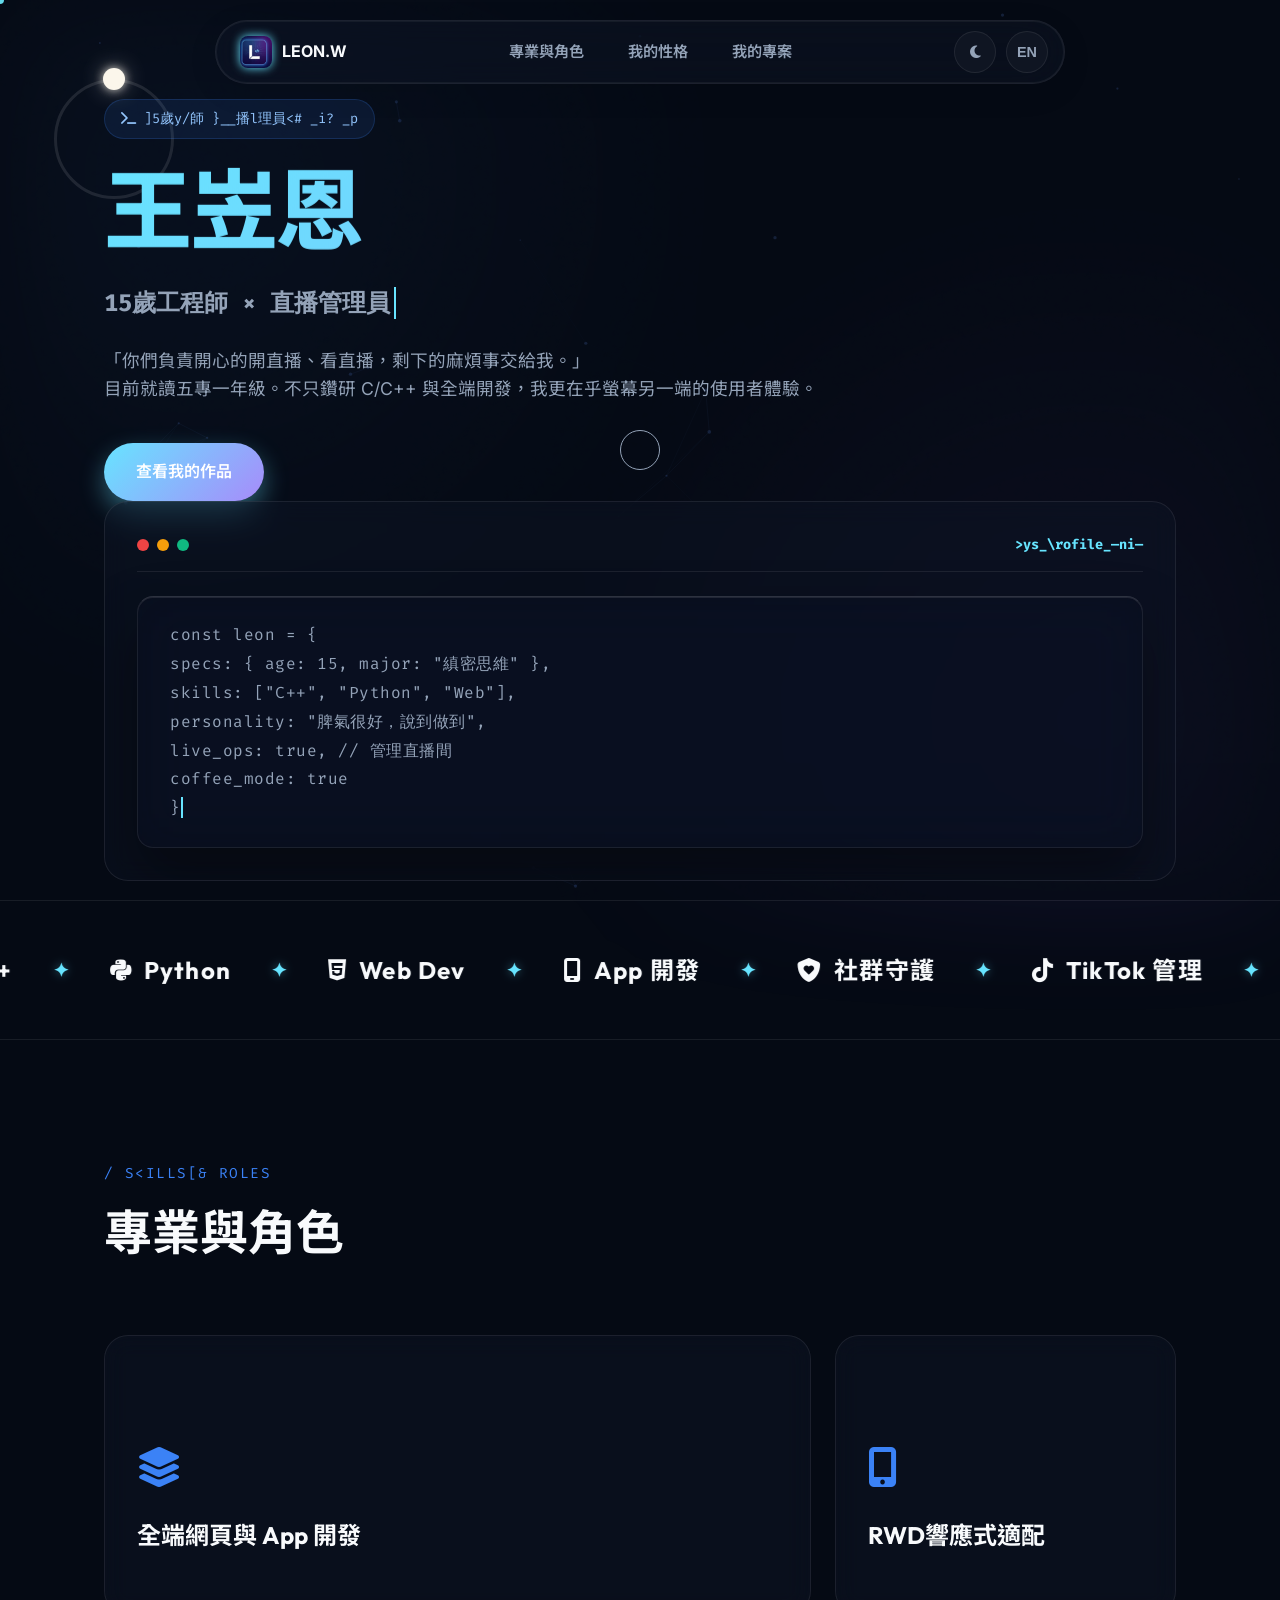
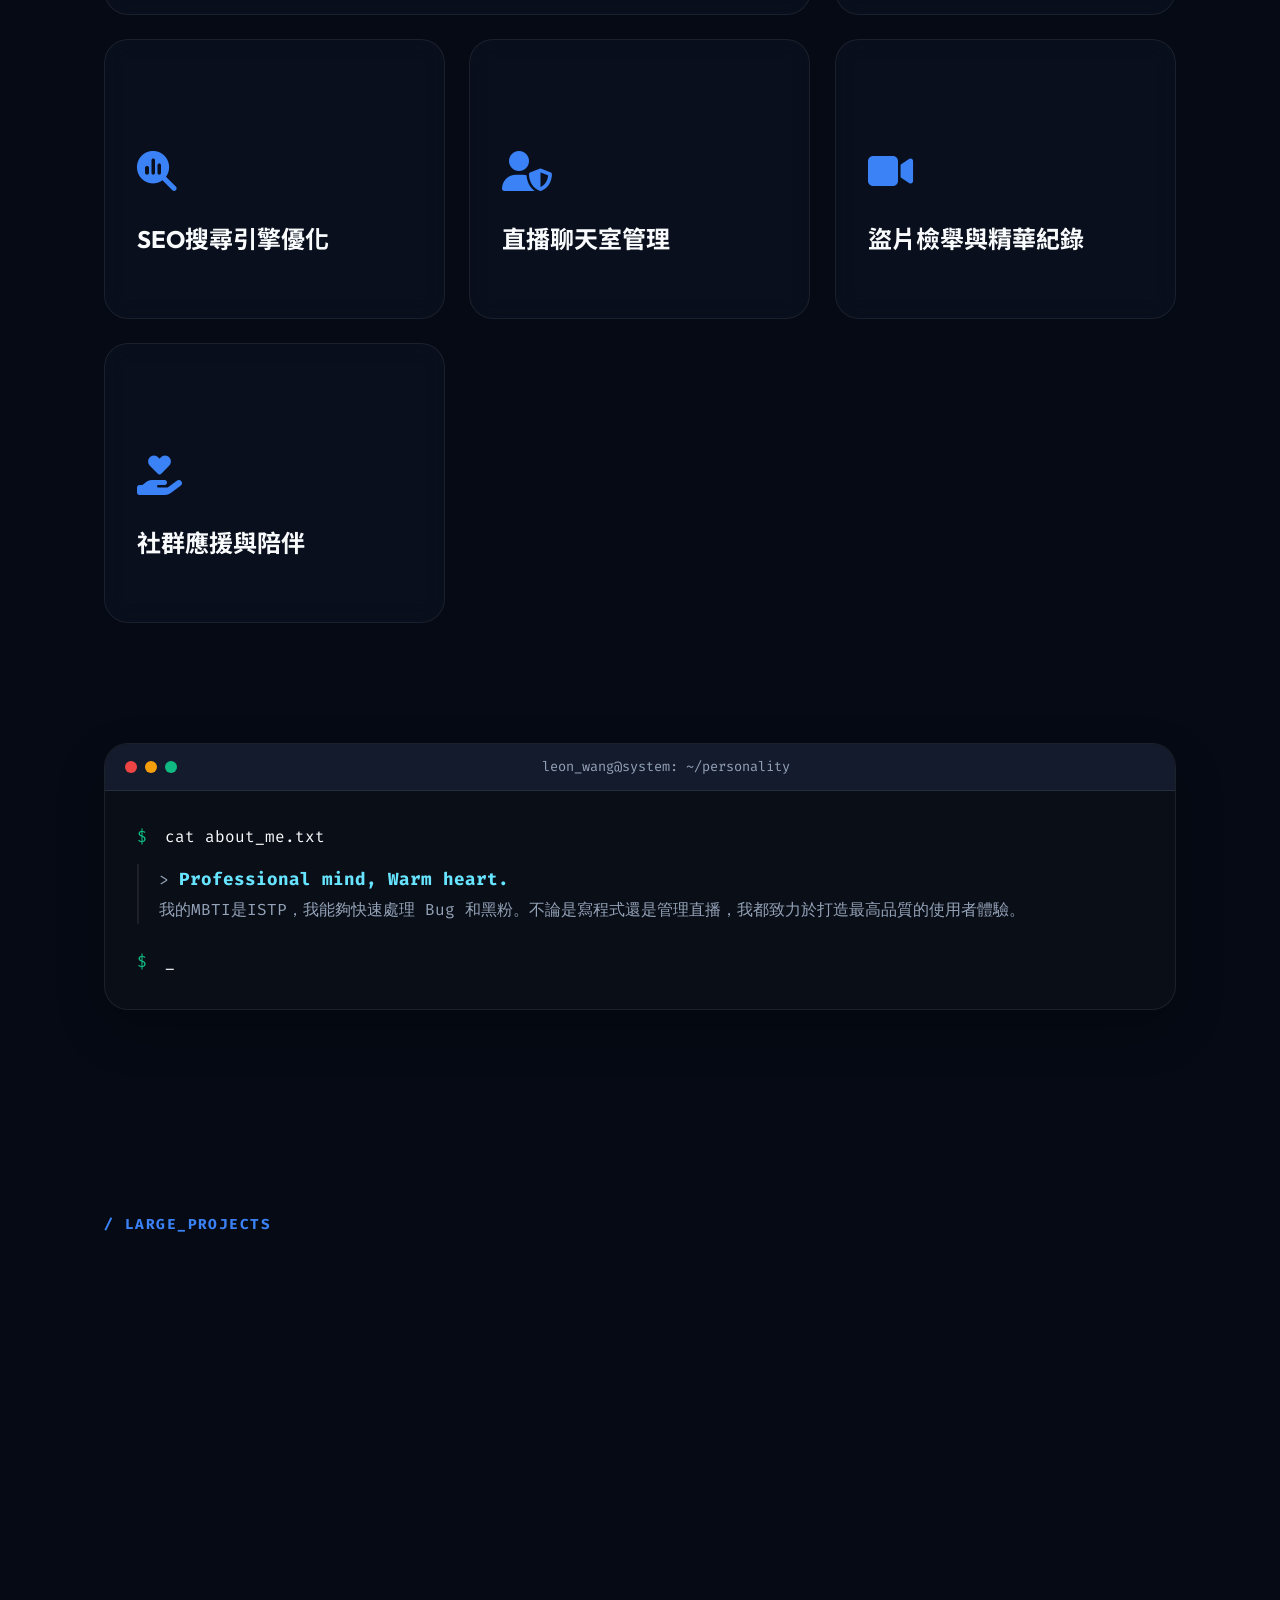
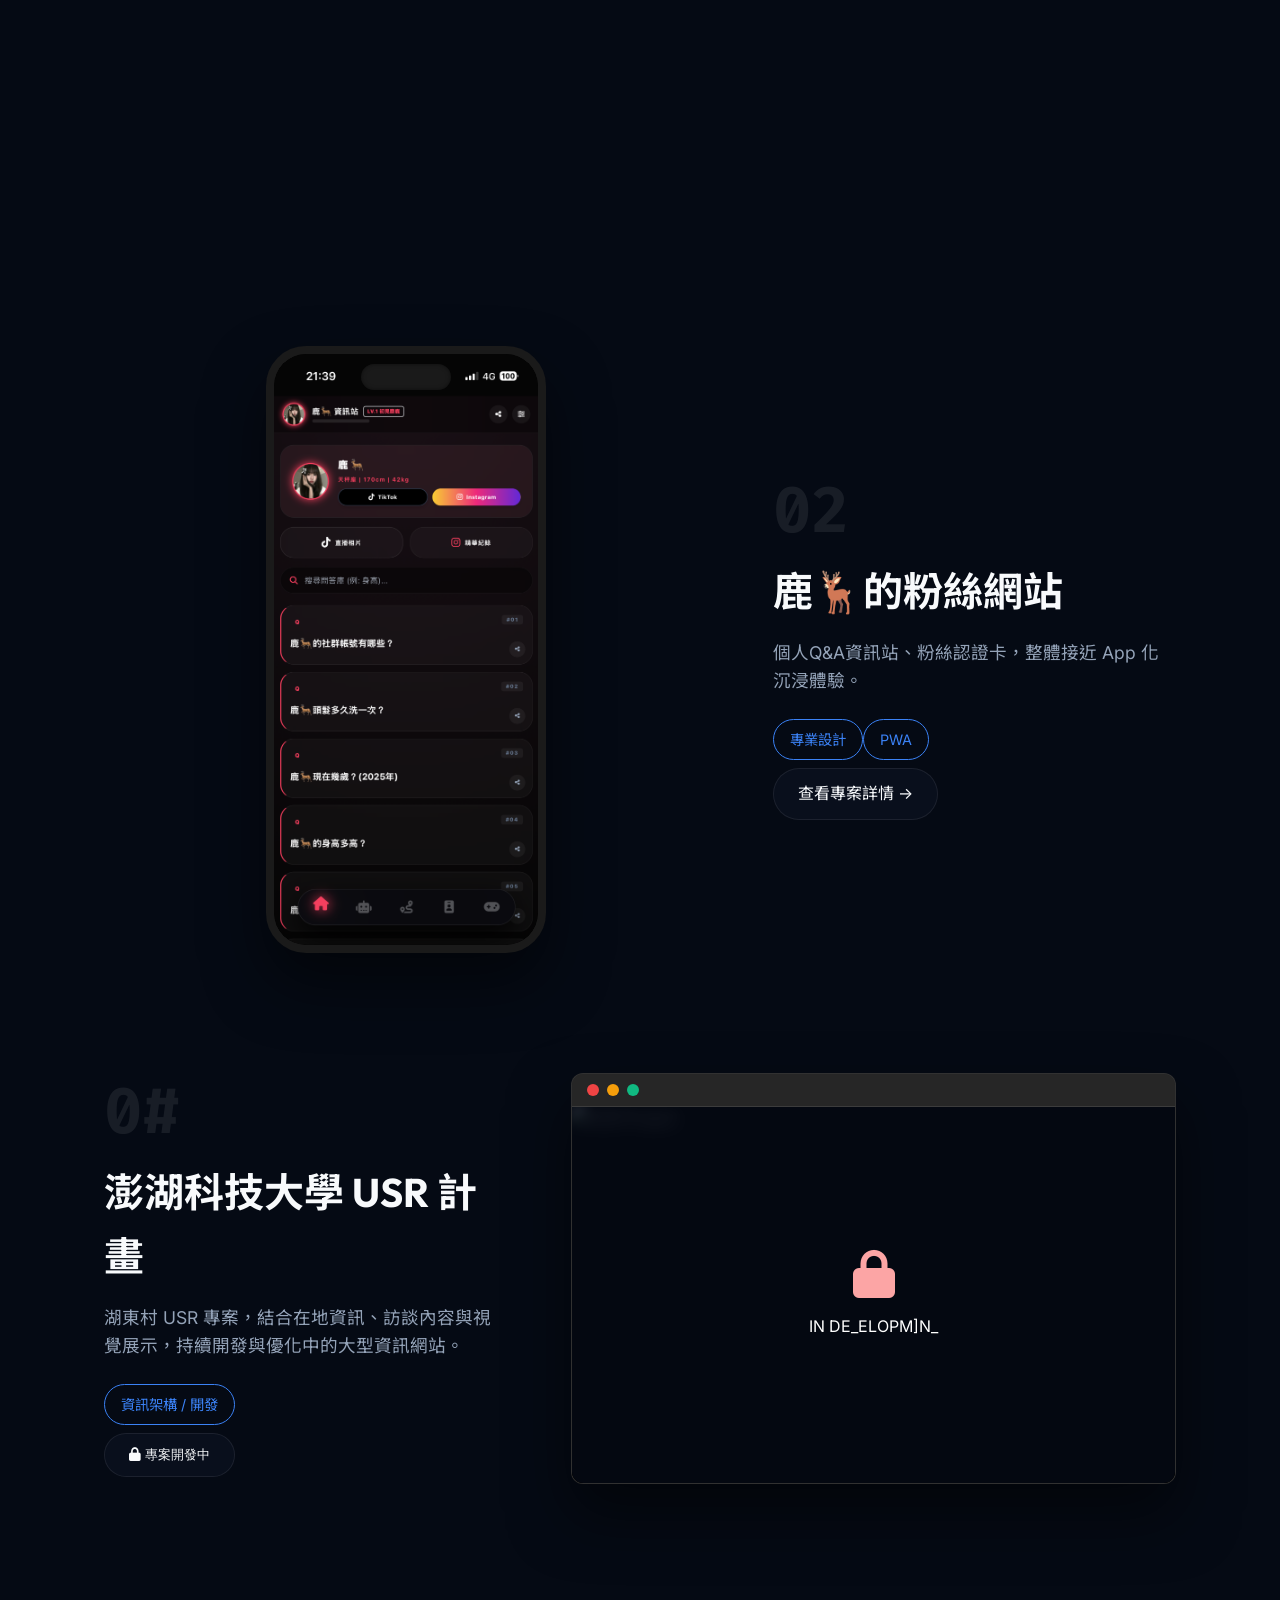
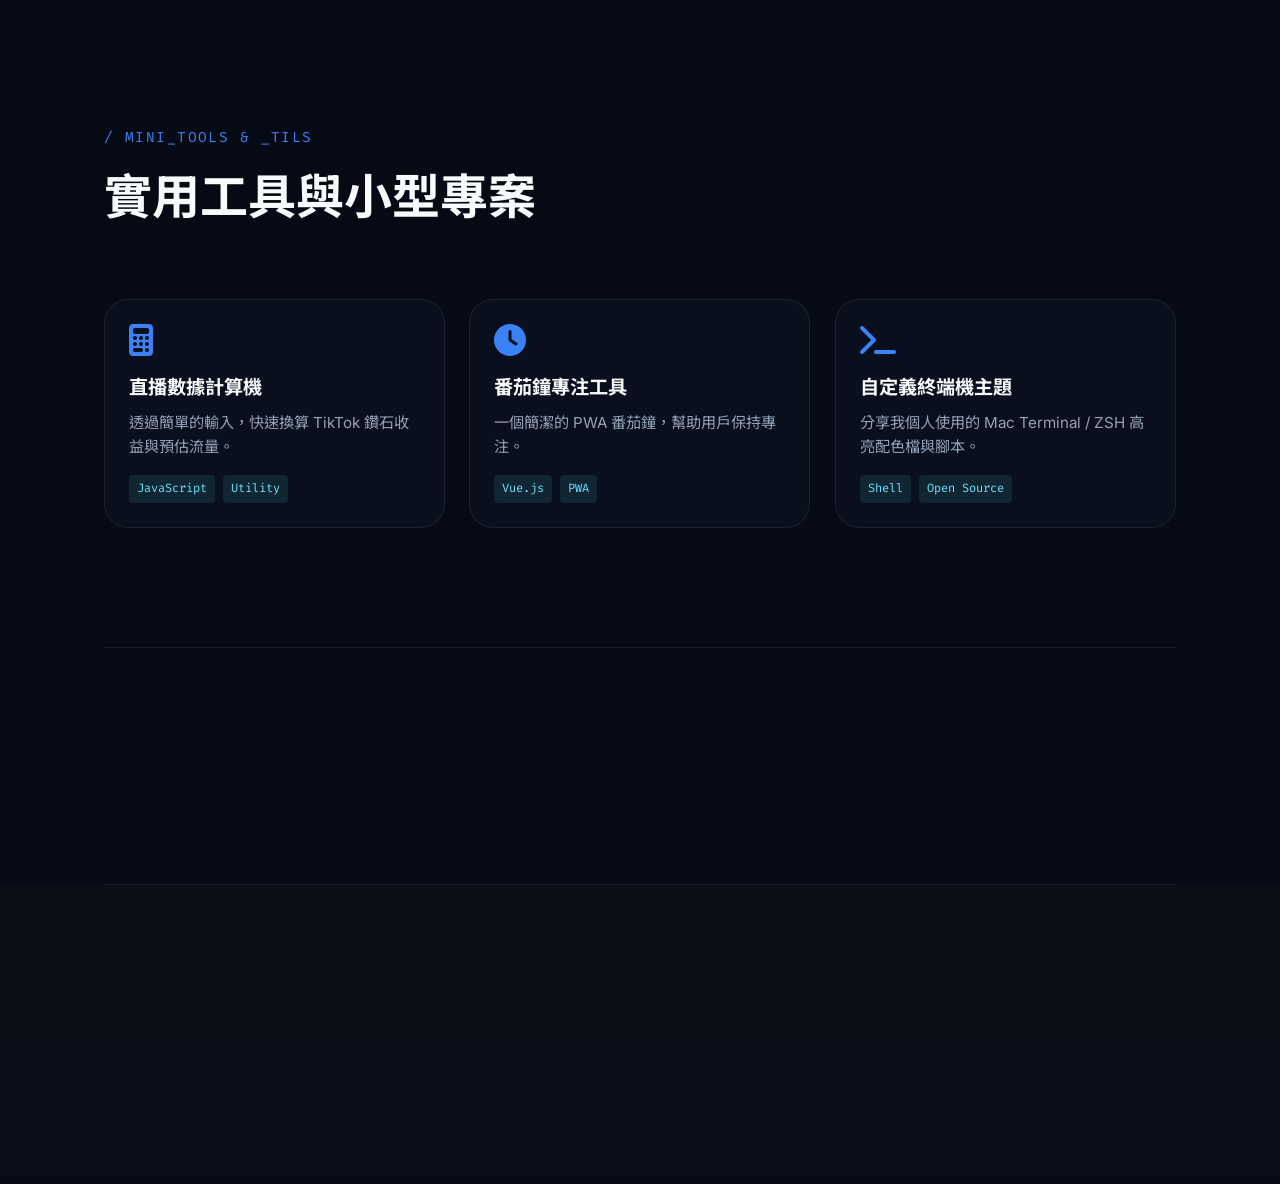
==== commit d4ee8e4c: "v2.0" ====
--- a/index.html
+++ b/index.html
@@ -4,12 +4,12 @@
   <meta charset="UTF-8" />
   <meta name="viewport" content="width=device-width, initial-scale=1.0, maximum-scale=1.0, user-scalable=no" />
   
-  <title>王岦恩個人網頁</title>
+  <title>王岦恩個人網頁 | 全端工程師 × 直播管理員</title>
   <meta name="description" content="15歲五專一年級全端開發者。精通Web/App開發，結合電機硬體思維與TikTok直播管理。" />
   
   <link rel="icon" href="icon.png" type="image/png" />
   <meta property="og:image" content="og-image.jpg" />
-  <meta property="og:title" content="王岦恩" />
+  <meta property="og:title" content="王岦恩 | 全端工程師 × 社群守護者" />
   <meta property="og:type" content="website" />
   
   <link rel="preconnect" href="https://fonts.googleapis.com" />
@@ -20,6 +20,7 @@
   <link rel="stylesheet" href="styles.css" />
 </head>
 <body class="dark-theme">
+  
   <div class="top-progress-bar" id="top-progress-bar"></div>
 
   <canvas id="bg-canvas" aria-hidden="true"></canvas>
@@ -39,17 +40,21 @@
 
   <header class="floating-header" id="top">
     <div class="nav-container glass-effect magnetic-wrap">
-    <a href="#hero" class="brand interactive-btn magnetic">
-      <img src="icon.png" alt="Leon Wang Logo" class="brand-icon">
-      <span class="brand-text">LEON.W</span>
-    </a>
+      <a href="#hero" class="brand interactive-btn magnetic">
+        <img src="icon.png" alt="Leon Wang Logo" class="brand-icon">
+        <span class="brand-text">LEON.W</span>
+      </a>
+      
       <nav class="desktop-nav">
-        <a href="#expertise" class="nav-link interactive-btn" data-i18n="workscopeTitle">我的專業與角色</a>
+        <a href="#expertise" class="nav-link interactive-btn" data-i18n="workscopeTitle">專業與角色</a>
         <a href="#philosophy" class="nav-link interactive-btn" data-i18n="philosophyTitle">我的性格</a>
         <a href="#projects" class="nav-link interactive-btn" data-i18n="projectsTitle">我開發的專案</a>
       </nav>
+      
       <div class="nav-actions">
-        <button class="theme-btn interactive-btn magnetic" id="themeToggle" aria-label="切換深淺色主題"><i class="fa-solid fa-moon"></i></button>
+        <button class="theme-btn interactive-btn magnetic" id="themeToggle" aria-label="切換深淺色主題">
+          <i class="fa-solid fa-moon"></i>
+        </button>
         <button class="lang-btn interactive-btn magnetic" id="langToggle">EN</button>
       </div>
     </div>
@@ -79,12 +84,12 @@
           </h2>
           
           <p class="hero-description reveal-up delay-3" data-i18n="heroDesc">
-            「你們負責開心的開直播、看直播，剩下的麻煩事交給我。」<br>目前就讀五專一年級。不只鑽研 C/C++ 與全端開發，我更在乎螢幕另一端的使用者體驗。用程式碼解決問題，用同理心守護社群溫度。
+            「你們負責開心的開直播、看直播，剩下的麻煩事交給我。」<br>目前就讀五專一年級。不只鑽研 C/C++ 與全端開發，我更在乎螢幕使用者的體驗。
           </p>
 
           <div class="hero-cta-group reveal-up delay-4 scale-in">
             <a href="#projects" class="btn btn-glow interactive-btn magnetic">
-              <span data-i18n="navCta">探索個人程式專案</span>
+              <span data-i18n="navCta">瀏覽我做的程式專案</span>
             </a>
           </div>
         </div>
@@ -97,12 +102,11 @@
             </div>
             <div class="code-block">
               <p class="code-line-anim"><span class="code-keyword">const</span> <span class="code-var">leon</span> = {</p>
-              <p class="indent-1 code-line-anim"><span class="code-key">age</span>: <span class="code-boolean">15</span>,</p>
-              <p class="indent-1 code-line-anim"><span class="code-key">education</span>: <span class="code-string" data-i18n="codeEdu">"五專一年級"</span>,</p>
-              <p class="indent-1 code-line-anim"><span class="code-key">EE_Background</span>: <span class="code-boolean">true</span>, <span class="code-comment" data-i18n="codeEe"></span></p>
-              <p class="indent-1 code-line-anim"><span class="code-key">stack</span>: [<span class="code-string">"C/C++"</span>, <span class="code-string">"Python"</span>, <span class="code-string">"Web/App"</span>],</p>
-              <p class="indent-1 code-line-anim"><span class="code-key">EE_Background</span>: <span class="code-boolean">true</span>, <span class="code-comment" data-i18n="codeEe"></span></p>
-              <p class="indent-1 code-line-anim"><span class="code-key">personality</span>: <span class="code-string" data-i18n="codePers">"脾氣很好，說到做到"</span>,</p>
+              <p class="indent-1 code-line-anim"><span class="code-key">specs</span>: { <span class="code-key">age</span>: <span class="code-boolean">15</span>, <span class="code-key">major</span>: <span class="code-string" data-i18n="codeEdu">"電機⚡"</span> },</p>
+              <p class="indent-1 code-line-anim"><span class="code-key">skills</span>: [<span class="code-string">"C++"</span>, <span class="code-string">"Python"</span>, <span class="code-string">"Web"</span>],</p>
+              <p class="indent-1 code-line-anim"><span class="code-key">personality</span>: <span class="code-string" data-i18n="codePers">"脾氣好、說到做到"</span>,</p>
+              <p class="indent-1 code-line-anim"><span class="code-key">live_ops</span>: <span class="code-boolean">true</span>, <span class="code-comment" data-i18n="codeMbti">// 管理直播間</span></p>
+              <p class="indent-1 code-line-anim"><span class="code-key">coffee_mode</span>: <span class="code-boolean">true</span></p>
               <p class="code-line-anim">}<span class="code-caret"></span></p>
             </div>
           </div>
@@ -236,7 +240,10 @@
           </div>
           <div class="terminal-body">
             <p class="typewriter-line delay-1"><span class="cmd-prompt">$</span> <span data-i18n="phil1">cat about_me.txt</span></p>
-            <p class="cmd-output reveal-up delay-2">> <strong>Cold mind, Warm heart.</strong><br><span data-i18n="philDesc1">我的MBTI是ISTP，我能夠快速處理 Bug 和黑粉，冰冷的代碼背後是真實的人群。不論是寫程式還是管理直播，我都致力於打造使用者的體驗。</span></p>
+            <p class="cmd-output reveal-up delay-2">
+              > <strong>Professional mind, Warm heart.</strong><br>
+              <span data-i18n="philDesc1">我的MBTI是ISTP，我能夠快速處理 Bug 和黑粉，冰冷的代碼背後是真實的人群。不論是寫程式還是管理直播，我都致力於打造使用者的體驗。</span>
+            </p>
             <p class="typewriter-line delay-3 mt-4"><span class="cmd-prompt">$</span> <span class="blink-cursor">_</span></p>
           </div>
         </div>
@@ -248,10 +255,17 @@
         <div class="section-header mask-reveal-title">
           <span class="mask-line"><span class="mask-content section-mono hacker-text" data-original="/ LARGE_PROJECTS">/ LARGE_PROJECTS</span></span>
           <h2 class="mask-line"><span class="mask-content section-title" data-i18n="projectsTitle">我的專案</span></h2>
+          
+          <div class="project-filters reveal-up delay-1">
+            <button class="filter-btn active" data-filter="all">全部作品</button>
+            <button class="filter-btn" data-filter="web">網頁開發</button>
+            <button class="filter-btn" data-filter="live-ops">直播 / 社群營運</button>
+            <button class="filter-btn" data-filter="tools">實用小工具箱 🛠️</button>
+          </div>
         </div>
 
         <div class="project-showcase">
-          <div class="project-row reveal-left">
+          <div class="project-row reveal-left" data-category="web">
             <div class="project-info">
               <span class="project-number hacker-text" data-original="01">01</span>
               <h3 data-i18n="project1Title">老王的粉絲網站</h3>
@@ -259,7 +273,6 @@
               <div class="project-tags"><span data-i18n="projectType1">動態資料庫網頁</span><span>UI/UX</span></div>
               <a href="project-laowang.html" class="btn btn-outline interactive-btn magnetic mt-4" data-i18n="projectBtn">查看專案詳情 &rarr;</a>
             </div>
-            
             <div class="project-visual-wrapper">
               <div class="mac-mockup glow-pulse tilt-effect">
                 <div class="mac-header"><div class="mac-dots"><span></span><span></span><span></span></div></div>
@@ -271,7 +284,7 @@
             </div>
           </div>
 
-          <div class="project-row reverse reveal-right">
+          <div class="project-row reverse reveal-right" data-category="web">
             <div class="project-info">
               <span class="project-number hacker-text" data-original="02">02</span>
               <h3 data-i18n="project2Title">鹿🦌的粉絲網站</h3>
@@ -279,7 +292,6 @@
               <div class="project-tags"><span data-i18n="projectType2">專業設計</span><span>PWA</span></div>
               <a href="project-deer.html" class="btn btn-outline interactive-btn magnetic mt-4" data-i18n="projectBtn">查看專案詳情 &rarr;</a>
             </div>
-            
             <div class="project-visual-wrapper">
               <div class="mobile-mockup glow-pulse tilt-effect">
                 <div class="mobile-notch"></div>
@@ -291,7 +303,7 @@
             </div>
           </div>
           
-          <div class="project-row reveal-left">
+          <div class="project-row reveal-left" data-category="web">
             <div class="project-info">
               <span class="project-number hacker-text" data-original="03">03</span>
               <h3 data-i18n="project3Title">澎湖科技大學 USR 計畫</h3>
@@ -301,7 +313,6 @@
                 <i class="fa-solid fa-lock"></i> <span data-i18n="devStatus">專案開發中</span>
               </button>
             </div>
-            
             <div class="project-visual-wrapper">
               <div class="mac-mockup project-locked-container tilt-effect">
                 <div class="mac-header"><div class="mac-dots"><span></span><span></span><span></span></div></div>
@@ -321,44 +332,56 @@
     </section>
 
     <section class="mini-projects-section" id="mini-projects">
-      <div class="container">
-        <div class="section-header reveal-up scale-in">
-          <span class="section-mono hacker-text" data-original="/ MINI_TOOLS & UTILS">/ MINI_TOOLS & UTILS</span>
-          <h2 class="section-title" data-i18n="miniTitle">實用工具與小型專案</h2>
-        </div>
-        <div class="mini-projects-grid">
-          <a href="https://tool-umber-kappa.vercel.app/livestream-calculator.html" class="mini-project-card glow-card tilt-effect reveal-up interactive-btn">
-            <div class="mini-card-header">
-              <i class="fa-solid fa-calculator mini-icon"></i>
-              <i class="fa-solid fa-arrow-right mini-arrow"></i>
-            </div>
-            <h4 data-i18n="mini1Title">直播數據計算機</h4>
-            <p data-i18n="mini1Text">透過簡單的輸入，快速換算 TikTok 鑽石收益與預估流量。</p>
-            <div class="mini-tags"><span>JavaScript</span><span>Utility</span></div>
-          </a>
-
-          <a href="https://tool-umber-kappa.vercel.app/pomodoro-focus.html" class="mini-project-card glow-card tilt-effect reveal-up delay-1 interactive-btn">
-            <div class="mini-card-header">
-              <i class="fa-solid fa-clock mini-icon"></i>
-              <i class="fa-solid fa-arrow-right mini-arrow"></i>
-            </div>
-            <h4 data-i18n="mini2Title">番茄鐘專注工具</h4>
-            <p data-i18n="mini2Text">一個簡潔的 PWA 番茄鐘，幫助我在寫程式與讀書時保持專注。</p>
-            <div class="mini-tags"><span>Vue.js</span><span>PWA</span></div>
-          </a>
-
-          <a href="https://tool-umber-kappa.vercel.app/terminal-theme.html" class="mini-project-card glow-card tilt-effect reveal-up delay-2 interactive-btn">
-            <div class="mini-card-header">
-              <i class="fa-solid fa-terminal mini-icon"></i>
-              <i class="fa-solid fa-arrow-right mini-arrow"></i>
-            </div>
-            <h4 data-i18n="mini3Title">自定義終端機主題</h4>
-            <p data-i18n="mini3Text">分享我個人使用的 Mac Terminal / ZSH 高亮配色檔與腳本。</p>
-            <div class="mini-tags"><span>Shell</span><span>Open Source</span></div>
-          </a>
-        </div>
-      </div>
-    </section>
+          <div class="container">
+            <div class="section-header reveal-up scale-in">
+              <span class="section-mono hacker-text" data-original="/ MINI_TOOLS & UTILS">/ MINI_TOOLS & UTILS</span>
+              <h2 class="section-title" data-i18n="miniTitle">實用工具與小型專案</h2>
+            </div>
+            
+            <div class="mini-projects-grid">
+              
+              <a href="https://tool-umber-kappa.vercel.app/livestream-calculator.html" 
+                target="_blank" 
+                class="mini-project-card glow-card tilt-effect reveal-up interactive-btn"
+                data-category="live-ops">
+                <div class="mini-card-header">
+                  <i class="fa-solid fa-calculator mini-icon"></i>
+                  <i class="fa-solid fa-arrow-right mini-arrow"></i>
+                </div>
+                <h4 data-i18n="mini1Title">直播數據計算機</h4>
+                <p data-i18n="mini1Text">透過簡單的輸入，快速換算 TikTok 鑽石收益與預估流量。</p>
+                <div class="mini-tags"><span>JavaScript</span><span>Utility</span></div>
+              </a>
+
+              <a href="https://tool-umber-kappa.vercel.app/pomodoro-focus.html" 
+                target="_blank" 
+                class="mini-project-card glow-card tilt-effect reveal-up delay-1 interactive-btn"
+                data-category="tools">
+                <div class="mini-card-header">
+                  <i class="fa-solid fa-clock mini-icon"></i>
+                  <i class="fa-solid fa-arrow-right mini-arrow"></i>
+                </div>
+                <h4 data-i18n="mini2Title">番茄鐘專注工具</h4>
+                <p data-i18n="mini2Text">一個簡潔的 PWA 番茄鐘，幫助用戶保持專注。</p>
+                <div class="mini-tags"><span>Vue.js</span><span>PWA</span></div>
+              </a>
+
+              <a href="https://tool-umber-kappa.vercel.app/terminal-theme.html" 
+                target="_blank" 
+                class="mini-project-card glow-card tilt-effect reveal-up delay-2 interactive-btn"
+                data-category="tools">
+                <div class="mini-card-header">
+                  <i class="fa-solid fa-terminal mini-icon"></i>
+                  <i class="fa-solid fa-arrow-right mini-arrow"></i>
+                </div>
+                <h4 data-i18n="mini3Title">自定義終端機主題</h4>
+                <p data-i18n="mini3Text">分享我個人使用的 Mac Terminal / ZSH 高亮配色檔與腳本。</p>
+                <div class="mini-tags"><span>Shell</span><span>Open Source</span></div>
+              </a>
+              
+            </div>
+          </div>
+        </section>
 
     <section class="metrics-section" id="proof">
       <div class="container">
@@ -394,6 +417,7 @@
         <a href="https://www.instagram.com/ld_leon0803/" target="_blank" rel="noopener noreferrer" class="social-btn ig-btn interactive-btn magnetic"><i class="fa-brands fa-instagram"></i></a>
       </div>
     </div>
+    
     <div class="container copyright-bar reveal-up">
       <p>© <span id="year"></span> <span data-i18n="footerName">王岦恩</span>. All rights reserved.</p>
     </div>
--- a/styles.css
+++ b/styles.css
@@ -1,7 +1,37 @@
-/* =========================================
-   1. 核心變數與 OS 偵測優化
+/* ==========================================================================
+   Leon Wang Portfolio - Core Stylesheet
+   Architecture: 
+   1. CSS Variables & Theming
+   2. Global Resets & Typography
+   3. OS/Device Specific Tweaks
+   4. Backgrounds & Overlays
+   5. UI Components (Header, Buttons, Cards)
+   6. Page Sections (Hero, Marquee, Bento, Projects)
+   7. Animations & Interactions (Cursor, Lightbox)
+   8. Responsive Design (Media Queries)
+   ========================================================================== */
+/* --- 移除所有文字裝飾 (底線) --- */
+a, 
+button, 
+.btn, 
+.nav-link, 
+.project-info a, 
+.mini-project-card, 
+.filter-btn {
+    text-decoration: none !important;
+    outline: none;
+}
+
+/* 確保代碼區塊也不會因為瀏覽器預設產生底線 */
+.code-block *, 
+.terminal-body * {
+    text-decoration: none !important;
+}
+/* =========================================
+   1. CSS Variables (Design System)
    ========================================= */
 :root {
+  /* Dark Theme (Default) */
   --bg-color: #050a14;
   --glass-bg: rgba(15, 23, 42, 0.4);
   --glass-border: rgba(255, 255, 255, 0.08);
@@ -15,97 +45,274 @@
   --terminal-header: #141b2d;
   --particle-color: rgba(100, 150, 255, 0.4);
   
+  /* Typography */
   --font-sans: 'Inter', 'Noto Sans TC', sans-serif;
   --font-display: 'Outfit', 'Noto Sans TC', sans-serif;
   --font-mono: 'Fira Code', ui-monospace, SFMono-Regular, Consolas, monospace;
   
-  --radius-md: 24px; --radius-lg: 32px; --radius-pill: 999px;
+  /* Radii & Easing */
+  --radius-md: 24px; 
+  --radius-lg: 32px; 
+  --radius-pill: 999px;
   --ease-spring: cubic-bezier(0.175, 0.885, 0.32, 1.1);
   --ease-smooth: cubic-bezier(0.16, 1, 0.3, 1);
 }
 
+/* Light Theme Overrides */
 body.light-theme {
-  --bg-color: #f8fafc; --glass-bg: rgba(255, 255, 255, 0.6); --glass-border: rgba(0, 0, 0, 0.05);
-  --text-main: #0f172a; --text-muted: #475569; --accent-primary: #2563eb; --accent-secondary: #0ea5e9;
-  --accent-glow: rgba(37, 99, 235, 0.2); --gradient-text: linear-gradient(135deg, #2563eb 0%, #7c3aed 100%);
-  --terminal-bg: #ffffff; --terminal-header: #e2e8f0; --particle-color: rgba(37, 99, 235, 0.2);
-}
-
-* { margin: 0; padding: 0; box-sizing: border-box; }
-html { scroll-behavior: smooth; }
+  --bg-color: #f8fafc; 
+  --glass-bg: rgba(255, 255, 255, 0.6); 
+  --glass-border: rgba(0, 0, 0, 0.05);
+  --text-main: #0f172a; 
+  --text-muted: #475569; 
+  --accent-primary: #2563eb; 
+  --accent-secondary: #0ea5e9;
+  --accent-glow: rgba(37, 99, 235, 0.2); 
+  --gradient-text: linear-gradient(135deg, #2563eb 0%, #7c3aed 100%);
+  --terminal-bg: #ffffff; 
+  --terminal-header: #e2e8f0; 
+  --particle-color: rgba(37, 99, 235, 0.2);
+}
+
+/* =========================================
+   2. Global Resets & Typography
+   ========================================= */
+* { 
+  margin: 0; 
+  padding: 0; 
+  box-sizing: border-box; 
+}
+
+html { 
+  scroll-behavior: smooth; 
+}
+
 body { 
-  font-family: var(--font-sans); background-color: var(--bg-color); color: var(--text-main); 
-  line-height: 1.6; overflow-x: hidden; -webkit-font-smoothing: antialiased; 
+  font-family: var(--font-sans); 
+  background-color: var(--bg-color); 
+  color: var(--text-main); 
+  line-height: 1.6; 
+  overflow-x: hidden; 
+  -webkit-font-smoothing: antialiased; 
   transition: background-color 0.5s ease, color 0.5s ease; 
 }
-.container { width: 100%; max-width: 1200px; margin: 0 auto; padding: 0 5%; }
-
-body.os-windows ::-webkit-scrollbar, body.os-android ::-webkit-scrollbar { width: 8px; }
-body.os-windows ::-webkit-scrollbar-track, body.os-android ::-webkit-scrollbar-track { background: var(--bg-color); }
-body.os-windows ::-webkit-scrollbar-thumb, body.os-android ::-webkit-scrollbar-thumb { background: var(--glass-border); border-radius: 10px; }
+
+.container { 
+  width: 100%; 
+  max-width: 1200px; 
+  margin: 0 auto; 
+  padding: 0 5%; 
+}
+
+/* =========================================
+   3. OS/Device Specific Tweaks (Scrollbars)
+   ========================================= */
+body.os-windows ::-webkit-scrollbar, 
+body.os-android ::-webkit-scrollbar { width: 8px; }
+
+body.os-windows ::-webkit-scrollbar-track, 
+body.os-android ::-webkit-scrollbar-track { background: var(--bg-color); }
+
+body.os-windows ::-webkit-scrollbar-thumb, 
+body.os-android ::-webkit-scrollbar-thumb { background: var(--glass-border); border-radius: 10px; }
+
 body.os-windows ::-webkit-scrollbar-thumb:hover { background: var(--accent-secondary); }
-body.os-mac ::-webkit-scrollbar, body.os-ios ::-webkit-scrollbar { display: none; }
-body.os-mac, body.os-ios { -ms-overflow-style: none; scrollbar-width: none; }
+
+body.os-mac ::-webkit-scrollbar, 
+body.os-ios ::-webkit-scrollbar { display: none; }
+
+body.os-mac, 
+body.os-ios { -ms-overflow-style: none; scrollbar-width: none; }
 body.os-ios { -webkit-overflow-scrolling: touch; }
 
-/* 進度條 */
-.top-progress-bar { position: fixed; top: 0; left: 0; height: 3px; width: 0%; background: var(--gradient-text); z-index: 99999; box-shadow: 0 0 10px var(--accent-secondary); }
-
-.progress-wrap { position: fixed; right: 30px; bottom: 30px; height: 50px; width: 50px; border-radius: 50px; z-index: 10000; opacity: 0; visibility: hidden; transform: translateY(15px); transition: all 400ms linear; backdrop-filter: blur(5px); display: flex; align-items: center; justify-content: center; }
+/* =========================================
+   4. Backgrounds & Overlays
+   ========================================= */
+#bg-canvas, 
+.mesh-gradient-bg, 
+.noise-overlay, 
+.scanline-overlay { 
+  position: fixed; 
+  inset: 0; 
+  width: 100vw; 
+  height: 100vh; 
+  z-index: -1; 
+  pointer-events: none; 
+}
+
+.mesh-gradient-bg { 
+  background: 
+    radial-gradient(circle at 15% 20%, rgba(59, 130, 246, 0.12) 0%, transparent 40%), 
+    radial-gradient(circle at 85% 80%, rgba(139, 92, 246, 0.12) 0%, transparent 40%); 
+  filter: blur(60px); 
+  will-change: transform; 
+  transition: opacity 0.5s ease; 
+}
+
+body.light-theme .mesh-gradient-bg { opacity: 0.5; }
+
+.noise-overlay { 
+  background-image: url('data:image/svg+xml;utf8,%3Csvg viewBox="0 0 200 200" xmlns="http://www.w3.org/2000/svg"%3E%3Cfilter id="n"%3E%3CfeTurbulence type="fractalNoise" baseFrequency="0.65" numOctaves="3" stitchTiles="stitch"/%3E%3C/filter%3E%3Crect width="100%25" height="100%25" filter="url(%23n)"/%3E%3C/svg%3E'); 
+  opacity: 0.04; 
+  mix-blend-mode: overlay; 
+}
+
+.scanline-overlay { 
+  opacity: 0.08; 
+  background: linear-gradient(to bottom, transparent 0%, rgba(255, 255, 255, 0.05) 50%, transparent 100%); 
+  background-size: 100% 6px; 
+  animation: scanMove 12s linear infinite; 
+}
+
+body.light-theme .scanline-overlay { opacity: 0.03; }
+@keyframes scanMove { from { transform: translateY(0); } to { transform: translateY(6px); } }
+
+/* =========================================
+   5. General UI Components
+   ========================================= */
+/* Top Reading Progress Bar */
+.top-progress-bar { 
+  position: fixed; top: 0; left: 0; height: 3px; width: 0%; 
+  background: var(--gradient-text); z-index: 99999; 
+  box-shadow: 0 0 10px var(--accent-secondary); 
+}
+
+/* Back to Top Button */
+.progress-wrap { 
+  position: fixed; right: 30px; bottom: 30px; 
+  height: 50px; width: 50px; border-radius: 50px; 
+  z-index: 10000; opacity: 0; visibility: hidden; 
+  transform: translateY(15px); transition: all 400ms linear; 
+  backdrop-filter: blur(5px); 
+  display: flex; align-items: center; justify-content: center; 
+}
 .progress-wrap.active-progress { opacity: 1; visibility: visible; transform: translateY(0); }
 .progress-arrow { position: absolute; font-size: 18px; color: var(--text-main); z-index: 1; transition: all 400ms linear; }
 .progress-wrap:hover .progress-arrow { color: var(--accent-secondary); transform: translateY(-3px); }
 .progress-wrap svg.progress-circle { position: absolute; inset: 0; }
 .progress-wrap svg.progress-circle path { fill: none; stroke: var(--accent-secondary); stroke-width: 4; transition: all 10ms linear; }
 
-#bg-canvas, .mesh-gradient-bg, .noise-overlay, .scanline-overlay { position: fixed; inset: 0; width: 100vw; height: 100vh; z-index: -1; pointer-events: none; }
-.mesh-gradient-bg { background: radial-gradient(circle at 15% 20%, rgba(59, 130, 246, 0.12) 0%, transparent 40%), radial-gradient(circle at 85% 80%, rgba(139, 92, 246, 0.12) 0%, transparent 40%); filter: blur(60px); will-change: transform; transition: opacity 0.5s ease; }
-body.light-theme .mesh-gradient-bg { opacity: 0.5; }
-.noise-overlay { background-image: url('data:image/svg+xml;utf8,%3Csvg viewBox="0 0 200 200" xmlns="http://www.w3.org/2000/svg"%3E%3Cfilter id="n"%3E%3CfeTurbulence type="fractalNoise" baseFrequency="0.65" numOctaves="3" stitchTiles="stitch"/%3E%3C/filter%3E%3Crect width="100%25" height="100%25" filter="url(%23n)"/%3E%3C/svg%3E'); opacity: 0.04; mix-blend-mode: overlay; }
-.scanline-overlay { opacity: 0.08; background: linear-gradient(to bottom, transparent 0%, rgba(255, 255, 255, 0.05) 50%, transparent 100%); background-size: 100% 6px; animation: scanMove 12s linear infinite; }
-body.light-theme .scanline-overlay { opacity: 0.03; }
-@keyframes scanMove { from { transform: translateY(0); } to { transform: translateY(6px); } }
-
-/* 導覽列 */
-.floating-header { position: fixed; top: 24px; left: 0; width: 100%; z-index: 10000; display: flex; justify-content: center; padding: 0 5%; }
-.nav-container { display: flex; align-items: center; justify-content: space-between; width: 100%; max-width: 900px; height: 56px; padding: 0 20px; border-radius: var(--radius-pill); background: var(--glass-bg); border: 1px solid var(--glass-border); backdrop-filter: blur(20px); -webkit-backdrop-filter: blur(20px); box-shadow: 0 8px 32px rgba(0,0,0,0.1); transition: all 0.3s ease; position: relative; z-index: 10000; }
-.brand { display: flex; align-items: center; gap: 12px; font-family: var(--font-display); font-weight: 800; font-size: clamp(1rem, 2vw, 1.1rem); letter-spacing: 0.05em; position: relative; z-index: 10000; }
-.status-indicator { width: 8px; height: 8px; background-color: #10b981; border-radius: 50%; box-shadow: 0 0 12px #10b981; animation: pulse 2s infinite; }
-@keyframes pulse { 0% { box-shadow: 0 0 0 0 rgba(16, 185, 129, 0.7); } 70% { box-shadow: 0 0 0 10px rgba(16, 185, 129, 0); } 100% { box-shadow: 0 0 0 0 rgba(16, 185, 129, 0); } }
-
-.desktop-nav { display: flex; gap: clamp(8px, 2vw, 16px); }
-.nav-link { font-size: 0.95rem; font-weight: 500; color: var(--text-muted); padding: 8px 16px; border-radius: 20px; transition: all 0.4s cubic-bezier(0.175, 0.885, 0.32, 1.275); position: relative; z-index: 10000; }
-.nav-link:hover { color: #fff; background: rgba(255, 255, 255, 0.1); box-shadow: 0 4px 12px rgba(0, 0, 0, 0.1); transform: translateY(-2px); }
-body.light-theme .nav-link:hover { color: #000; background: rgba(0, 0, 0, 0.05); }
-
-/* 主視覺與打字機動畫 */
-/* 修改為 .hero-section 以對應你的 HTML */
+/* Buttons */
+.btn-glow { 
+  display: inline-flex; padding: 16px 32px; font-size: 1rem; font-weight: 600; 
+  color: #fff; background: var(--gradient-text); border-radius: var(--radius-pill); 
+  box-shadow: 0 10px 25px var(--accent-glow); transition: all 0.3s var(--ease-spring); 
+  position: relative; z-index: 10000; text-decoration: none;
+}
+.btn-glow:hover { transform: translateY(-3px); box-shadow: 0 15px 35px var(--accent-glow); }
+
+.btn-outline { 
+  display: inline-block; padding: 12px 24px; border: 1px solid var(--glass-border); 
+  border-radius: var(--radius-pill); color: var(--text-main); background: var(--glass-bg); 
+  transition: all 0.3s var(--ease-spring); backdrop-filter: blur(5px); 
+  position: relative; z-index: 10000; text-decoration: none;
+}
+.btn-outline:hover:not(.locked-btn) { background: var(--text-main); color: var(--bg-color); transform: translateY(-2px); }
+
+/* =========================================
+   6. Header & Navigation
+   ========================================= */
+.floating-header { 
+  position: fixed; top: 20px; left: 0; width: 100%; 
+  z-index: 10000; display: flex; justify-content: center; padding: 0 5%; 
+  pointer-events: none; 
+}
+
+.nav-container { 
+  pointer-events: auto; 
+  display: flex; align-items: center; justify-content: space-between; 
+  width: 100%; max-width: 850px; height: 64px; 
+  padding: 0 16px 0 24px; border-radius: 999px; 
+  background: var(--glass-bg); border: 1px solid var(--glass-border); 
+  backdrop-filter: blur(24px); -webkit-backdrop-filter: blur(24px); 
+  box-shadow: 0 8px 32px rgba(0, 0, 0, 0.08), inset 0 0 0 1px rgba(255, 255, 255, 0.05); 
+  transition: all 0.4s cubic-bezier(0.16, 1, 0.3, 1); 
+  position: relative; z-index: 10000; 
+}
+
+body.light-theme .nav-container {
+  background: rgba(255, 255, 255, 0.65);
+  box-shadow: 0 8px 32px rgba(0, 0, 0, 0.04), 0 2px 8px rgba(0, 0, 0, 0.02);
+  border: 1px solid rgba(0, 0, 0, 0.06);
+}
+
+.desktop-nav { display: flex; align-items: center; gap: 4px; }
+.nav-link { 
+  font-size: 0.95rem; font-weight: 600; color: var(--text-muted); 
+  padding: 10px 20px; border-radius: 999px; 
+  transition: all 0.3s cubic-bezier(0.16, 1, 0.3, 1); 
+  text-decoration: none; position: relative; z-index: 10000; 
+}
+.nav-link:hover { color: var(--text-main); background: rgba(255, 255, 255, 0.1); transform: translateY(-1px); }
+body.light-theme .nav-link:hover { color: var(--accent-primary); background: rgba(0, 0, 0, 0.04); }
+
+.nav-actions { display: flex; align-items: center; gap: 10px; }
+
+/* Brand Icon & Logo */
+.brand { display: flex; align-items: center; gap: 10px !important; text-decoration: none; color: var(--text-main); font-weight: bold;}
+.brand-icon {
+  width: 32px; height: 32px; border-radius: 8px; object-fit: cover; display: block;
+  filter: drop-shadow(0 0 5px var(--accent-secondary));
+  transition: all 0.4s cubic-bezier(0.175, 0.885, 0.32, 1.275);
+  animation: iconPulse 3s ease-in-out infinite;
+}
+@keyframes iconPulse {
+  0% { filter: drop-shadow(0 0 2px var(--accent-secondary)) brightness(1); }
+  50% { filter: drop-shadow(0 0 10px var(--accent-secondary)) brightness(1.2); }
+  100% { filter: drop-shadow(0 0 2px var(--accent-secondary)) brightness(1); }
+}
+.brand:hover .brand-icon {
+  transform: rotate(5deg) scale(1.1); filter: drop-shadow(0 0 15px var(--accent-secondary)) contrast(1.1);
+}
+.brand::before {
+  content: ''; position: absolute; width: 40px; height: 40px;
+  background: var(--accent-glow); filter: blur(20px); border-radius: 50%;
+  z-index: -1; opacity: 0; transition: opacity 0.4s ease;
+}
+.brand:hover::before { opacity: 0.5; }
+
+body.light-theme .brand-icon { animation: none; filter: drop-shadow(0 2px 6px rgba(0, 0, 0, 0.15)); }
+body.light-theme .brand:hover .brand-icon { transform: rotate(5deg) scale(1.1); filter: drop-shadow(0 4px 12px rgba(37, 99, 235, 0.3)); }
+body.light-theme .brand::before { display: none; }
+body.light-theme .brand-text { color: var(--text-main); }
+
+/* Nav Buttons (Theme/Lang) */
+.lang-btn, .theme-btn {
+  width: 42px; height: 42px; padding: 0; display: flex; align-items: center; justify-content: center;
+  border-radius: 50%; font-size: 0.9rem; font-weight: 700; color: var(--text-muted); 
+  background: rgba(255, 255, 255, 0.03); border: 1px solid var(--glass-border);
+  cursor: pointer; position: relative; overflow: hidden;
+  transition: all 0.4s cubic-bezier(0.34, 1.56, 0.64, 1); z-index: 10001;
+}
+.lang-btn:hover, .theme-btn:hover {
+  transform: translateY(-2px) scale(1.05); background: var(--accent-glow);
+  border-color: var(--accent-secondary); color: var(--accent-secondary);
+  box-shadow: 0 4px 15px var(--accent-glow);
+}
+body.light-theme .lang-btn, body.light-theme .theme-btn {
+  background: rgba(0, 0, 0, 0.02); border-color: rgba(0, 0, 0, 0.08); color: var(--text-muted);
+}
+body.light-theme .lang-btn:hover, body.light-theme .theme-btn:hover {
+  background: #fff; color: var(--accent-primary); border-color: rgba(37, 99, 235, 0.3);
+  box-shadow: 0 6px 16px rgba(37, 99, 235, 0.15);
+}
+.theme-btn i { transition: transform 0.6s cubic-bezier(0.34, 1.56, 0.64, 1); }
+.theme-btn:hover i { transform: rotate(180deg); }
+.lang-btn:active, .theme-btn:active { transform: translateY(1px) scale(0.95); }
+
+/* =========================================
+   7. Sections Styling
+   ========================================= */
+/* Hero Section */
 .hero-section {
-  min-height: 100vh;
-  display: flex;
-  align-items: center;
-  padding-top: 80px;
-  /* 背景圖片設定 */
-  background-image: url('hero-image.png'); /* 假設圖片跟 CSS 在同一個資料夾，如果放在 images 資料夾內請用 'images/hero-image.png' */
-  background-size: cover;
-  background-position: center;
-  background-repeat: no-repeat;
-  position: relative;
-}
-
-/* 如果你用了背景圖，為了避免原本的粒子動畫和背景圖衝突，可以加這行確保背景圖在最底層，但又在 global 背景之上 */
+  min-height: 100vh; display: flex; align-items: center; padding-top: 80px;
+  background-image: url('hero-image.png'); background-size: cover;
+  background-position: center; background-repeat: no-repeat; position: relative;
+}
 .hero-section::before {
-  content: '';
-  position: absolute;
-  inset: 0;
-  background-color: rgba(5, 10, 20, 0.6); /* 加一層半透明黑色遮罩，讓前面的字更清楚 */
-  z-index: 0;
-}
-
-.hero-layout {
-  position: relative;
-  z-index: 1; /* 確保你的文字和打字機內容在遮罩之上 */
-}
+  content: ''; position: absolute; inset: 0; background-color: rgba(5, 10, 20, 0.6); z-index: 0;
+}
+.hero-layout { position: relative; z-index: 1; }
 .relative-box { position: relative; }
 
 .hero-orbit-deco { position: absolute; top: -20px; left: -50px; width: 120px; height: 120px; pointer-events: none; z-index: -1; }
@@ -114,37 +321,39 @@
 @keyframes orbit-spin { from { transform: translate(-50%, -50%) rotate(0deg); } to { transform: translate(-50%, -50%) rotate(360deg); } }
 
 .eyebrow-badge { display: inline-flex; align-items: center; gap: 8px; padding: 8px 16px; background: rgba(59, 130, 246, 0.1); border: 1px solid rgba(59, 130, 246, 0.2); border-radius: var(--radius-pill); font-size: 0.85rem; color: #93c5fd; margin-bottom: 24px; font-family: var(--font-mono); }
-
 .mask-reveal-title { margin-bottom: 16px; font-family: var(--font-display); font-size: clamp(3rem, 8vw, 5.5rem); font-weight: 800; line-height: 1.1; letter-spacing: -0.02em; }
 .hero-subtitle { font-size: clamp(1.2rem, 3vw, 1.5rem); font-family: var(--font-mono); margin-bottom: 24px; color: var(--text-muted); min-height: 1.5em; }
 .mask-line { overflow: hidden; display: block; padding-bottom: 0.1em; }
 .mask-content { display: block; transform: translateY(120%); transition: transform 0.9s cubic-bezier(0.16, 1, 0.3, 1); will-change: transform; }
 .is-visible .mask-content { transform: translateY(0); }
 
-/* 打字機 */
 .typewriter-text { border-right: 2px solid var(--accent-secondary); padding-right: 4px; animation: blink-caret 0.8s step-end infinite; white-space: pre-wrap; }
 @keyframes blink-caret { from, to { border-color: transparent } 50% { border-color: var(--accent-secondary); } }
 
 .gradient-text-anim { background: var(--gradient-text); background-size: 200% auto; -webkit-background-clip: text; background-clip: text; color: transparent; animation: shine 4s linear infinite; }
 @keyframes shine { to { background-position: 200% center; } }
 .hero-description { font-size: clamp(1rem, 2vw, 1.1rem); color: var(--text-muted); max-width: 90%; margin-bottom: 40px; }
-.btn-glow { display: inline-flex; padding: 16px 32px; font-size: 1rem; font-weight: 600; color: #fff; background: var(--gradient-text); border-radius: var(--radius-pill); box-shadow: 0 10px 25px var(--accent-glow); transition: all 0.3s var(--ease-spring); position: relative; z-index: 10000; }
-.btn-glow:hover { transform: translateY(-3px); box-shadow: 0 15px 35px var(--accent-glow); }
-
-/* Code Block 打字機 CSS */
+
+/* Hero Terminal Box */
 .bento-card { border: 1px solid var(--glass-border); border-radius: var(--radius-md); padding: 32px; backdrop-filter: blur(12px); -webkit-backdrop-filter: blur(12px); overflow: hidden; position: relative; }
 .card-header { display: flex; justify-content: space-between; align-items: center; margin-bottom: 24px; padding-bottom: 16px; border-bottom: 1px solid var(--glass-border); }
 .mac-dots { display: flex; gap: 8px; } .mac-dots span { width: 12px; height: 12px; border-radius: 50%; } .mac-dots span:nth-child(1) { background: #ef4444; } .mac-dots span:nth-child(2) { background: #f59e0b; } .mac-dots span:nth-child(3) { background: #10b981; }
 .card-label { font-family: var(--font-mono); font-size: 0.85rem; color: var(--accent-secondary); font-weight: bold; }
-.code-block { font-family: var(--font-mono); font-size: clamp(0.85rem, 1.5vw, 0.95rem); line-height: 1.8; }
-.code-keyword { color: #c678dd; } .code-var { color: #61afef; } .code-key { color: #e06c75; } .code-string { color: #98c379; } .code-boolean { color: #d19a66; } .code-comment { color: #5c6370; font-style: italic; } .indent-1 { padding-left: 24px; }
-
-.code-line-anim { overflow: hidden; white-space: nowrap; width: 0; }
+
+.code-block {
+    position: relative; background: rgba(10, 15, 30, 0.45); backdrop-filter: blur(24px) saturate(150%);
+    -webkit-backdrop-filter: blur(24px) saturate(150%); border: 1px solid rgba(255, 255, 255, 0.08);
+    border-top: 1px solid rgba(255, 255, 255, 0.15); box-shadow: 0 30px 60px rgba(0, 0, 0, 0.4), inset 0 1px 0 rgba(255, 255, 255, 0.1);
+    border-radius: 16px; padding: 24px 32px; transform: translateY(0); transition: all 0.5s cubic-bezier(0.16, 1, 0.3, 1); overflow: hidden;
+}
+.code-block * { text-decoration: none !important; }
+.code-block:hover { transform: translateY(-6px) scale(1.01); box-shadow: 0 40px 80px rgba(0, 0, 0, 0.5), 0 0 40px rgba(56, 189, 248, 0.15); border-color: rgba(56, 189, 248, 0.3); }
+.code-line-anim { font-family: var(--font-mono); font-size: 0.95rem; line-height: 1.8; letter-spacing: 0.5px; }
 .code-line-anim.type { animation: typing-line 0.4s steps(40, end) forwards; }
 @keyframes typing-line { to { width: 100%; } }
 .code-caret { border-right: 2px solid var(--accent-secondary); animation: blink-caret 0.8s step-end infinite; }
 
-/* 跑馬燈 */
+/* Marquee Section */
 .skills-marquee-section { padding: 50px 0; border-top: 1px solid var(--glass-border); border-bottom: 1px solid var(--glass-border); overflow: hidden; }
 .marquee-container { display: flex; width: 100%; overflow: hidden; }
 .marquee-track { display: flex; white-space: nowrap; will-change: transform; }
@@ -152,12 +361,13 @@
 .marquee-content span { display: inline-flex; align-items: center; gap: 12px; font-family: var(--font-display); font-size: clamp(1.2rem, 2.5vw, 1.5rem); font-weight: 700; color: var(--text-main); letter-spacing: 0.05em;}
 .marquee-content .separator { color: var(--accent-secondary); font-size: 1.2rem; margin: 0 2.5rem; text-shadow: 0 0 10px var(--accent-glow); }
 
-/* Bento Grid */
+/* Common Section Styles */
 .bento-section, .philosophy-section, .projects-section, .metrics-section, .mini-projects-section { padding: 120px 0 0 0; }
 .section-header { margin-bottom: 64px; }
 .section-mono { font-family: var(--font-mono); color: var(--accent-primary); font-size: 0.9rem; letter-spacing: 0.1em; display: inline-block; }
 .section-title { font-family: var(--font-display); font-size: clamp(2.5rem, 5vw, 3rem); margin-top: 8px; }
 
+/* Bento Grid System */
 .bento-grid { display: grid; grid-template-columns: repeat(1, 1fr); gap: 24px; }
 @media (min-width: 768px) { .bento-grid { grid-template-columns: repeat(2, 1fr); } .span-2 { grid-column: span 2; } }
 @media (min-width: 1025px) { .bento-grid { grid-template-columns: repeat(3, 1fr); } .span-2 { grid-column: span 2; grid-row: span 1; } }
@@ -170,7 +380,7 @@
 .tag-cloud { display: flex; gap: 8px; flex-wrap: wrap; margin: 0; }
 .tag-cloud span { padding: 6px 12px; background: var(--glass-border); border-radius: var(--radius-pill); font-size: 0.85rem; color: var(--text-main); }
 
-/* --- 絕美展開動畫 (僅限電腦版) --- */
+/* Bento Hover Reveals (Desktop) */
 @media (min-width: 1025px) {
   .bento-card { display: flex; flex-direction: column; justify-content: center; min-height: 280px; }
   .bento-card .icon-and-title { transform: translateY(20px); transition: transform 0.5s cubic-bezier(0.16, 1, 0.3, 1); }
@@ -181,12 +391,7 @@
   .reveal-inner p { margin-bottom: 16px; }
 }
 
-.glow-card { position: relative; }
-.glow-card::before { content: ""; position: absolute; inset: 0; border-radius: inherit; background: radial-gradient(800px circle at var(--mouse-x, 0) var(--mouse-y, 0), rgba(103, 228, 255, 0.06), transparent 40%); z-index: 0; pointer-events: none; opacity: 0; transition: opacity 0.3s ease; }
-.glow-card:hover::before { opacity: 1; }
-.glow-card > * { position: relative; z-index: 1; }
-
-/* Terminal */
+/* Philosophy Section (Terminal) */
 .terminal-window { background: var(--terminal-bg); border: 1px solid var(--glass-border); border-radius: var(--radius-md); overflow: hidden; box-shadow: 0 20px 50px rgba(0, 0, 0, 0.2); transition: background 0.5s ease; }
 .terminal-header { background: var(--terminal-header); padding: 12px 20px; display: flex; align-items: center; border-bottom: 1px solid var(--glass-border); transition: background 0.5s ease; }
 .terminal-title { font-family: var(--font-mono); font-size: 0.85rem; color: var(--text-muted); margin: 0 auto; }
@@ -195,7 +400,16 @@
 .cmd-output { color: var(--text-muted); margin-top: 12px; margin-bottom: 24px; padding-left: 20px; border-left: 2px solid var(--glass-border); }
 .cmd-output strong { color: var(--accent-secondary); font-size: 1.1rem; }
 
-/* Mockup */
+/* Large Projects Section */
+.project-filters { display: flex; justify-content: center; flex-wrap: wrap; gap: 12px; margin-bottom: 40px; }
+.filter-btn { background: rgba(255, 255, 255, 0.03); border: 1px solid rgba(255, 255, 255, 0.08); color: var(--text-muted); padding: 10px 24px; border-radius: 999px; font-size: 0.9rem; font-weight: 600; cursor: pointer; transition: all 0.3s cubic-bezier(0.16, 1, 0.3, 1); backdrop-filter: blur(10px); }
+.filter-btn:hover { background: rgba(255, 255, 255, 0.08); color: var(--text-main); transform: translateY(-2px); }
+.filter-btn.active { background: var(--accent-primary); color: #fff; border-color: var(--accent-primary); box-shadow: 0 4px 15px rgba(37, 99, 235, 0.3); }
+
+body.light-theme .filter-btn { background: rgba(0, 0, 0, 0.03); border-color: rgba(0, 0, 0, 0.06); color: var(--text-muted); }
+body.light-theme .filter-btn:hover { background: rgba(0, 0, 0, 0.06); }
+body.light-theme .filter-btn.active { background: var(--accent-primary); color: #fff; }
+
 .project-row { display: flex; align-items: center; gap: 64px; margin-bottom: 120px; }
 .project-row.reverse { flex-direction: row-reverse; }
 .project-info { flex: 1; }
@@ -203,9 +417,8 @@
 .project-info h3 { font-size: clamp(2rem, 4vw, 2.5rem); margin-bottom: 16px; font-family: var(--font-display); }
 .project-info p { color: var(--text-muted); font-size: 1.1rem; margin-bottom: 24px; }
 .project-tags span { display: inline-block; padding: 8px 16px; border: 1px solid var(--accent-primary); color: var(--accent-primary); border-radius: var(--radius-pill); font-size: 0.9rem; margin-bottom: 8px; }
-.btn-outline { display: inline-block; padding: 12px 24px; border: 1px solid var(--glass-border); border-radius: var(--radius-pill); color: var(--text-main); background: var(--glass-bg); transition: all 0.3s var(--ease-spring); backdrop-filter: blur(5px); position: relative; z-index: 10000; }
-.btn-outline:hover:not(.locked-btn) { background: var(--text-main); color: var(--bg-color); transform: translateY(-2px); }
-
+
+/* Mockups & Visuals */
 .project-visual-wrapper { flex: 1.5; width: 100%; display: flex; justify-content: center; }
 .mac-mockup, .mobile-mockup { background: #1a1a1a; border: 1px solid rgba(255, 255, 255, 0.1); box-shadow: 0 30px 60px rgba(0, 0, 0, 0.5); overflow: hidden; position: relative; transition: transform 0.4s cubic-bezier(0.16, 1, 0.3, 1), box-shadow 0.4s ease; }
 .mac-mockup { width: 100%; max-width: 650px; border-radius: 12px; }
@@ -216,14 +429,16 @@
 .mobile-notch { position: absolute; top: 10px; left: 50%; transform: translateX(-50%); width: 90px; height: 26px; background: #1a1a1a; border-radius: 20px; z-index: 10; box-shadow: inset 0 0 4px rgba(0, 0, 0, 0.5); }
 .mobile-body { width: 100%; height: 100%; overflow: hidden; border-radius: 32px; position: relative; background: #000; }
 
-.mockup-img { width: 100%; height: 100%; object-fit: cover; object-position: top; display: block; }
+.mockup-img { width: 100%; height: 100%; object-fit: cover; object-position: top; display: block; cursor: zoom-in; transition: transform 0.4s ease;}
+.mockup-img:hover { transform: scale(1.02); }
+
 .glare-layer { position: absolute; inset: 0; background: linear-gradient(105deg, rgba(255, 255, 255, 0) 0%, rgba(255, 255, 255, 0.1) 50%, rgba(255, 255, 255, 0) 100%); mix-blend-mode: overlay; pointer-events: none; z-index: 5; opacity: 0; transition: opacity 0.3s; }
 .tilt-effect:hover .glare-layer { opacity: 1; }
 
 .project-locked-container .lock-overlay { position: absolute; inset: 0; background: rgba(5, 10, 20, 0.85); backdrop-filter: blur(8px); display: flex; flex-direction: column; align-items: center; justify-content: center; z-index: 10; color: #fff; }
 .overlay-icon { font-size: 3rem; margin-bottom: 16px; color: #fca5a5; }
 
-/* Mini Projects */
+/* Mini Projects Section */
 .mini-projects-grid { display: grid; grid-template-columns: repeat(auto-fit, minmax(300px, 1fr)); gap: 24px; }
 .mini-project-card { display: block; padding: 24px; border-radius: var(--radius-md); border: 1px solid var(--glass-border); background: var(--glass-bg); text-decoration: none; transition: transform 0.3s ease, border-color 0.3s ease; overflow: hidden; }
 .mini-project-card:hover { border-color: var(--accent-secondary); transform: translateY(-5px); }
@@ -236,7 +451,7 @@
 .mini-tags { display: flex; gap: 8px; flex-wrap: wrap; }
 .mini-tags span { font-family: var(--font-mono); font-size: 0.75rem; color: var(--accent-secondary); padding: 4px 8px; background: rgba(103, 228, 255, 0.1); border-radius: 4px; }
 
-/* Metrics */
+/* Metrics Section */
 .metrics-grid { display: grid; grid-template-columns: repeat(auto-fit, minmax(200px, 1fr)); gap: 24px; text-align: center; padding: 64px 0; border-top: 1px solid var(--glass-border); border-bottom: 1px solid var(--glass-border); }
 .metric-value { font-family: var(--font-display); font-size: clamp(3.5rem, 6vw, 4.5rem); font-weight: 800; background: var(--gradient-text); -webkit-background-clip: text; background-clip: text; color: transparent; line-height: 1; margin-bottom: 8px; }
 .metric-label { font-size: 1.1rem; color: var(--text-muted); font-weight: 500; }
@@ -247,7 +462,7 @@
 .footer-logo { font-family: var(--font-display); font-size: 2rem; font-weight: 800; margin-bottom: 8px; }
 .footer-left p { color: var(--text-muted); max-width: 400px; }
 .social-links { display: flex; gap: 16px; }
-.social-btn { display: flex; align-items: center; justify-content: center; width: 50px; height: 50px; border-radius: 50%; background: var(--glass-bg); border: 1px solid var(--glass-border); color: var(--text-main); font-size: 1.5rem; transition: all 0.4s cubic-bezier(0.175, 0.885, 0.32, 1.275); position: relative; z-index: 10000; overflow: hidden; }
+.social-btn { display: flex; align-items: center; justify-content: center; width: 50px; height: 50px; border-radius: 50%; background: var(--glass-bg); border: 1px solid var(--glass-border); color: var(--text-main); font-size: 1.5rem; transition: all 0.4s cubic-bezier(0.175, 0.885, 0.32, 1.275); position: relative; z-index: 10000; overflow: hidden; text-decoration: none;}
 
 .social-btn.email-btn:hover { background: #3b82f6; color: #fff; box-shadow: 0 8px 24px rgba(59, 130, 246, 0.5); transform: translateY(-5px) scale(1.1); border-color: transparent; }
 .social-btn.tiktok-btn:hover { background: #000; color: #fff; box-shadow: -3px -3px 15px rgba(0, 242, 254, 0.6), 3px 3px 15px rgba(254, 9, 121, 0.6); transform: translateY(-5px) scale(1.1); border-color: transparent; }
@@ -255,19 +470,32 @@
 
 .copyright-bar { margin-top: 40px; padding-top: 20px; border-top: 1px solid var(--glass-border); text-align: center; font-size: 0.9rem; color: var(--text-muted); }
 
-/* Animation Utils */
+/* =========================================
+   8. Animation Classes & Utilities
+   ========================================= */
 .reveal-up { transform: translateY(40px); opacity: 0; transition: transform 0.8s var(--ease-smooth), opacity 0.8s var(--ease-smooth); will-change: transform, opacity; }
 .reveal-left { transform: translateX(-40px); opacity: 0; transition: transform 0.8s var(--ease-smooth), opacity 0.8s var(--ease-smooth); }
 .reveal-right { transform: translateX(40px); opacity: 0; transition: transform 0.8s var(--ease-smooth), opacity 0.8s var(--ease-smooth); }
 .scale-in { transform: scale(0.9) translateY(20px); opacity: 0; transition: transform 0.8s var(--ease-spring), opacity 0.8s ease; }
 .is-visible { transform: translate(0, 0) scale(1); opacity: 1; }
-.delay-1 { transition-delay: 0.1s; } .delay-2 { transition-delay: 0.2s; } .delay-3 { transition-delay: 0.3s; } .delay-4 { transition-delay: 0.4s; }
+
+.delay-1 { transition-delay: 0.1s; } 
+.delay-2 { transition-delay: 0.2s; } 
+.delay-3 { transition-delay: 0.3s; } 
+.delay-4 { transition-delay: 0.4s; }
+
 .float-anim { animation: floating 4s ease-in-out infinite; }
 @keyframes floating { 0%, 100% { transform: translateY(0); } 50% { transform: translateY(-10px); } }
+
 .glow-pulse { animation: glowing 4s ease-in-out infinite alternate; }
 @keyframes glowing { 0% { box-shadow: 0 20px 40px rgba(0, 0, 0, 0.5); } 100% { box-shadow: 0 20px 40px rgba(0, 0, 0, 0.5), 0 0 20px rgba(103, 228, 255, 0.2); } }
 
-/* Cursor (彈簧物理) */
+.glow-card { position: relative; }
+.glow-card::before { content: ""; position: absolute; inset: 0; border-radius: inherit; background: radial-gradient(800px circle at var(--mouse-x, 0) var(--mouse-y, 0), rgba(103, 228, 255, 0.06), transparent 40%); z-index: 0; pointer-events: none; opacity: 0; transition: opacity 0.3s ease; }
+.glow-card:hover::before { opacity: 1; }
+.glow-card > * { position: relative; z-index: 1; }
+
+/* Custom Cursor Physics */
 @media (hover: hover) and (pointer: fine) {
   body { cursor: none; }
   .cursor-dot, .cursor-ring { position: fixed; pointer-events: none; left: 0; top: 0; transform: translate(-50%, -50%); }
@@ -276,6 +504,18 @@
   .cursor-ring.active-btn { background-color: rgba(103, 228, 255, 0.05) !important; border: 2px solid var(--accent-secondary) !important; box-shadow: 0 0 15px rgba(103, 228, 255, 0.4), inset 0 0 10px rgba(103, 228, 255, 0.1) !important; }
 }
 
+/* Lightbox Enhancements */
+.lightbox-overlay { position: fixed; top: 0; left: 0; width: 100vw; height: 100vh; background: rgba(5, 10, 20, 0.85); backdrop-filter: blur(15px); -webkit-backdrop-filter: blur(15px); z-index: 999999; display: flex; justify-content: center; align-items: center; opacity: 0; visibility: hidden; transition: opacity 0.4s cubic-bezier(0.16, 1, 0.3, 1), visibility 0.4s; }
+.lightbox-overlay.active { opacity: 1; visibility: visible; }
+.lightbox-content { position: relative; max-width: 90vw; max-height: 85vh; transform: scale(0.8) translateY(30px); opacity: 0; transition: transform 0.6s cubic-bezier(0.34, 1.56, 0.64, 1), opacity 0.5s ease; border-radius: var(--radius-md); box-shadow: 0 20px 50px rgba(0, 0, 0, 0.5), 0 0 40px var(--accent-glow); }
+.lightbox-overlay.active .lightbox-content { transform: scale(1) translateY(0); opacity: 1; }
+.lightbox-img { max-width: 100%; max-height: 85vh; object-fit: contain; border-radius: inherit; display: block; }
+.lightbox-close { position: absolute; top: -50px; right: 0; color: #fff; font-size: 2rem; cursor: pointer; transition: all 0.3s var(--ease-spring); background: none; border: none; padding: 10px; }
+.lightbox-close:hover { color: var(--accent-secondary); transform: rotate(90deg) scale(1.2); }
+
+/* =========================================
+   9. Media Queries (Responsive Design)
+   ========================================= */
 @media (max-width: 1024px) {
   .hero-layout { grid-template-columns: 1fr; text-align: center; gap: 40px; }
   .hero-visual { order: -1; margin-bottom: 20px; }
@@ -297,142 +537,8 @@
   .progress-arrow { font-size: 16px; }
   .tilt-effect { transform: none !important; transition: none !important; }
   .magnetic { transform: none !important; }
-}
-
-/* =========================================
-   網站核心 Icon / Logo 升級樣式
-   ========================================= */
-
-/* Logo 容器與圖標本身 */
-.brand-icon {
-    width: 32px; /* 根據導覽列高度調整 */
-    height: 32px;
-    border-radius: 8px; /* 配合 Icon 設計的圓角 */
-    object-fit: cover;
-    display: block;
-    /* 核心發光效果 */
-    filter: drop-shadow(0 0 5px var(--accent-secondary));
-    transition: all 0.4s cubic-bezier(0.175, 0.885, 0.32, 1.275);
-}
-
-/* 呼吸燈動畫：讓 Icon 像在運行的核心一樣閃爍 */
-@keyframes iconPulse {
-    0% { filter: drop-shadow(0 0 2px var(--accent-secondary)) brightness(1); }
-    50% { filter: drop-shadow(0 0 10px var(--accent-secondary)) brightness(1.2); }
-    100% { filter: drop-shadow(0 0 2px var(--accent-secondary)) brightness(1); }
-}
-
-.brand:hover .brand-icon {
-    transform: rotate(5deg) scale(1.1); /* 懸停時稍微旋轉縮放 */
-    filter: drop-shadow(0 0 15px var(--accent-secondary)) contrast(1.1);
-}
-
-/* 如果你想讓 Icon 一直有呼吸燈感 */
-.brand-icon {
-    animation: iconPulse 3s ease-in-out infinite;
-}
-
-/* 修正左上角 Brand 區塊的間距，讓 Icon 與文字 LEON.W 對齊 */
-.brand {
-    display: flex;
-    align-items: center;
-    gap: 10px !important; /* 確保 Icon 跟文字有適當距離 */
-}
-
-/* 額外加分：Logo 的背景微弱光暈 */
-.brand::before {
-    content: '';
-    position: absolute;
-    width: 40px;
-    height: 40px;
-    background: var(--accent-glow);
-    filter: blur(20px);
-    border-radius: 50%;
-    z-index: -1;
-    opacity: 0;
-    transition: opacity 0.4s ease;
-}
-
-.brand:hover::before {
-    opacity: 0.5;
-}
-/* =========================================
-   導覽列功能按鈕 (主題 & 語言) 頂級化
-   ========================================= */
-.lang-btn, .theme-btn {
-  font-size: 0.85rem;
-  font-weight: 700;
-  color: var(--text-main); /* 讓文字顏色跟隨主題 */
-  padding: 8px 14px;
-  border-radius: 12px; /* 稍微方圓，更有科技儀表板感 */
-  background: var(--glass-bg);
-  border: 1px solid var(--glass-border);
-  cursor: pointer;
-  display: flex;
-  align-items: center;
-  justify-content: center;
-  gap: 8px;
-  overflow: hidden;
-  position: relative;
-  transition: all 0.4s cubic-bezier(0.175, 0.885, 0.32, 1.275); /* 加入物理彈簧感 */
-  z-index: 10001;
-}
-
-/* 懸停時的物理升起與光暈 */
-.lang-btn:hover, .theme-btn:hover {
-  transform: translateY(-2px) scale(1.05);
-  background: rgba(255, 255, 255, 0.1);
-  border-color: var(--accent-secondary);
-  box-shadow: 0 0 15px var(--accent-glow);
-  color: var(--accent-secondary);
-}
-
-/* 淺色模式下的特殊處理：防止變回死板的白色塊 */
-body.light-theme .lang-btn, 
-body.light-theme .theme-btn {
-  background: rgba(0, 0, 0, 0.03);
-  border-color: rgba(0, 0, 0, 0.05);
-  color: var(--text-main);
-}
-
-body.light-theme .lang-btn:hover, 
-body.light-theme .theme-btn:hover {
-  background: rgba(0, 0, 0, 0.08);
-  color: var(--accent-primary);
-}
-
-/* 圖標專屬動畫：點擊或 Hover 時圖標會旋轉 */
-.theme-btn i {
-  transition: transform 0.6s cubic-bezier(0.34, 1.56, 0.64, 1);
-}
-
-.theme-btn:hover i {
-  transform: rotate(180deg);
-}
-
-/* 按鈕點擊時的物理下壓感 */
-.lang-btn:active, .theme-btn:active {
-  transform: translateY(1px) scale(0.95);
-}
-
-/* 加上這段，讓鍵盤導覽的焦點清晰可見 */
-*:focus-visible {
-  outline: 2px dashed var(--accent-secondary);
-  outline-offset: 4px;
-  border-radius: 4px; /* 依照你的元件圓角可微調 */
-}
-
-/* 修改 styles.css 中的 .hero 區塊 */
-.hero {
-  min-height: 100vh;
-  display: flex;
-  justify-content: center;
-  align-items: center;
-  position: relative;
-  overflow: hidden;
-  /* 加上以下兩行，將圖片作為背景 */
-  background-image: url('images/hero-image.png'); /* 記得將路徑改為你圖片的實際位置 */
-  background-size: cover; /* 確保圖片覆蓋整個區域 */
-  background-position: center; /* 讓圖片居中 */
-  background-repeat: no-repeat; /* 不重複 */
+  
+  /* Mobile Lightbox Tweaks */
+  .lightbox-close { top: -45px; right: -10px; font-size: 1.8rem; }
+  .lightbox-content { max-width: 95vw; }
 }
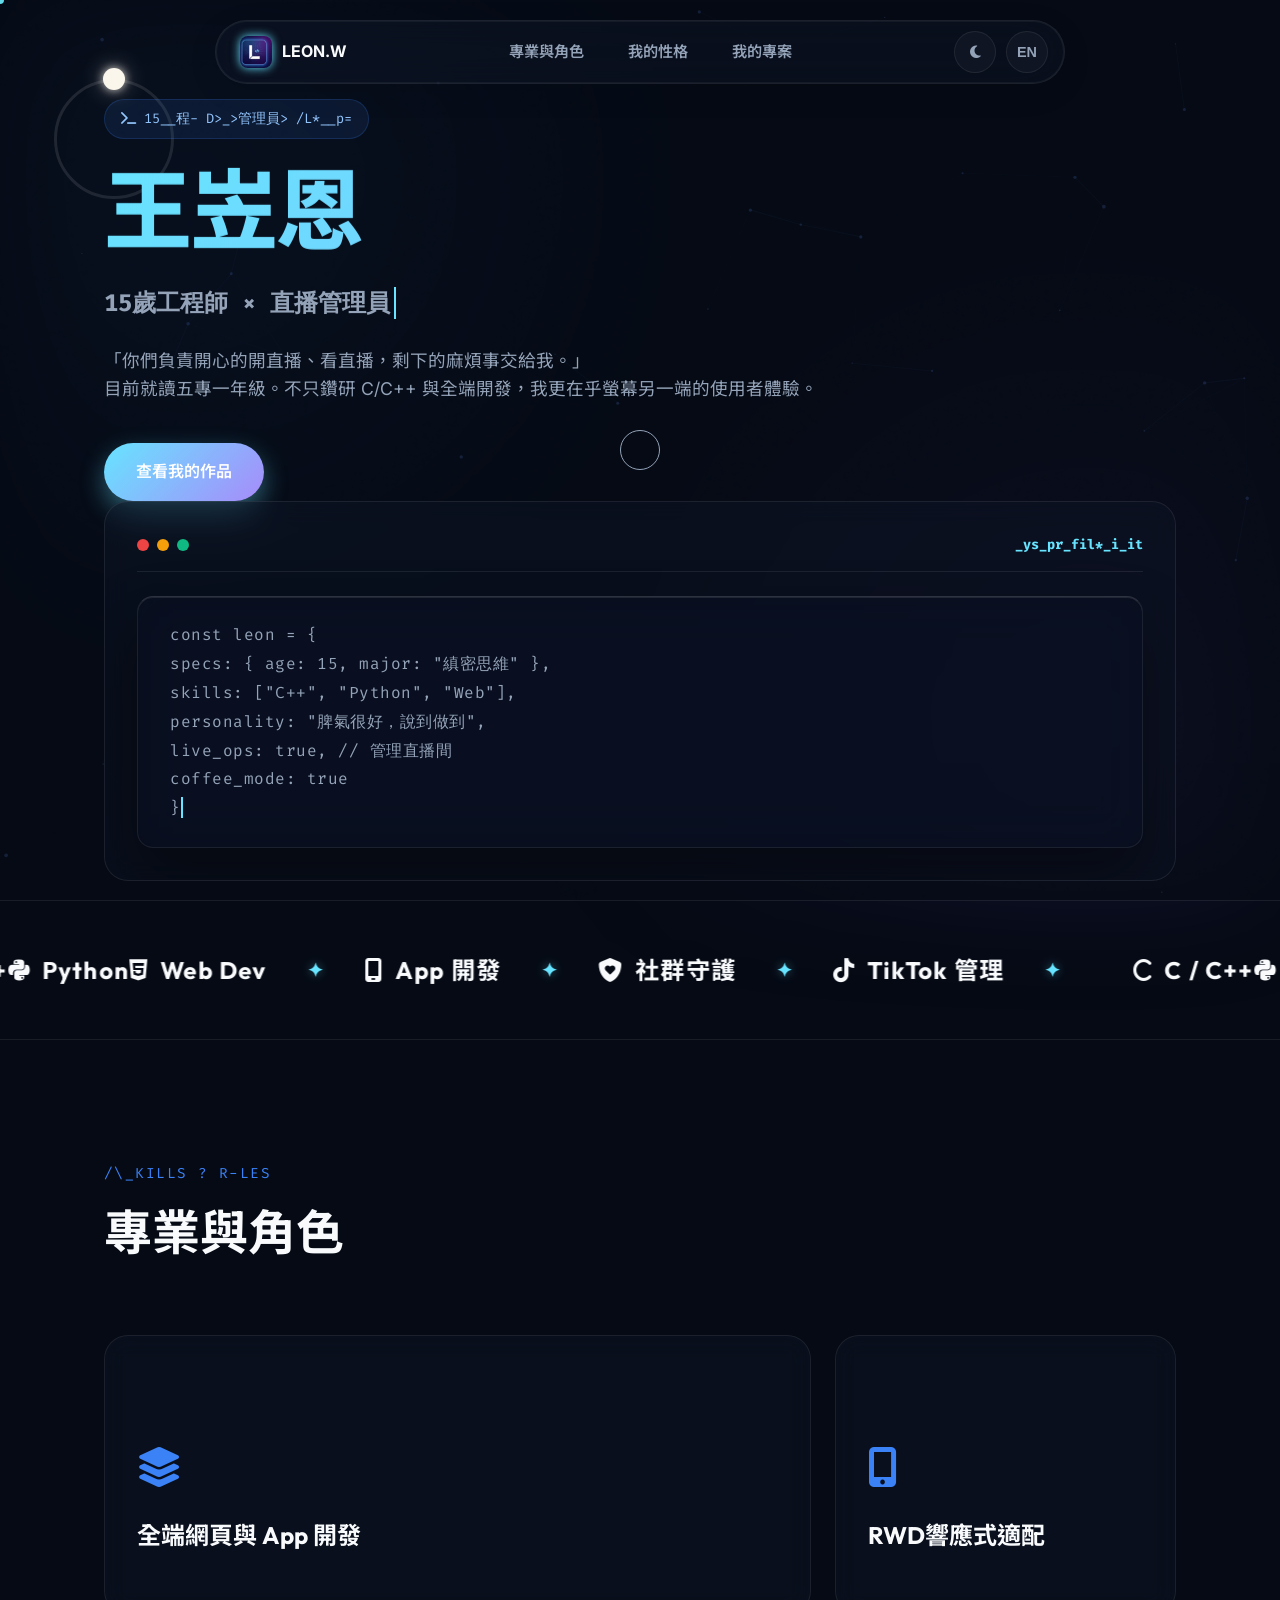
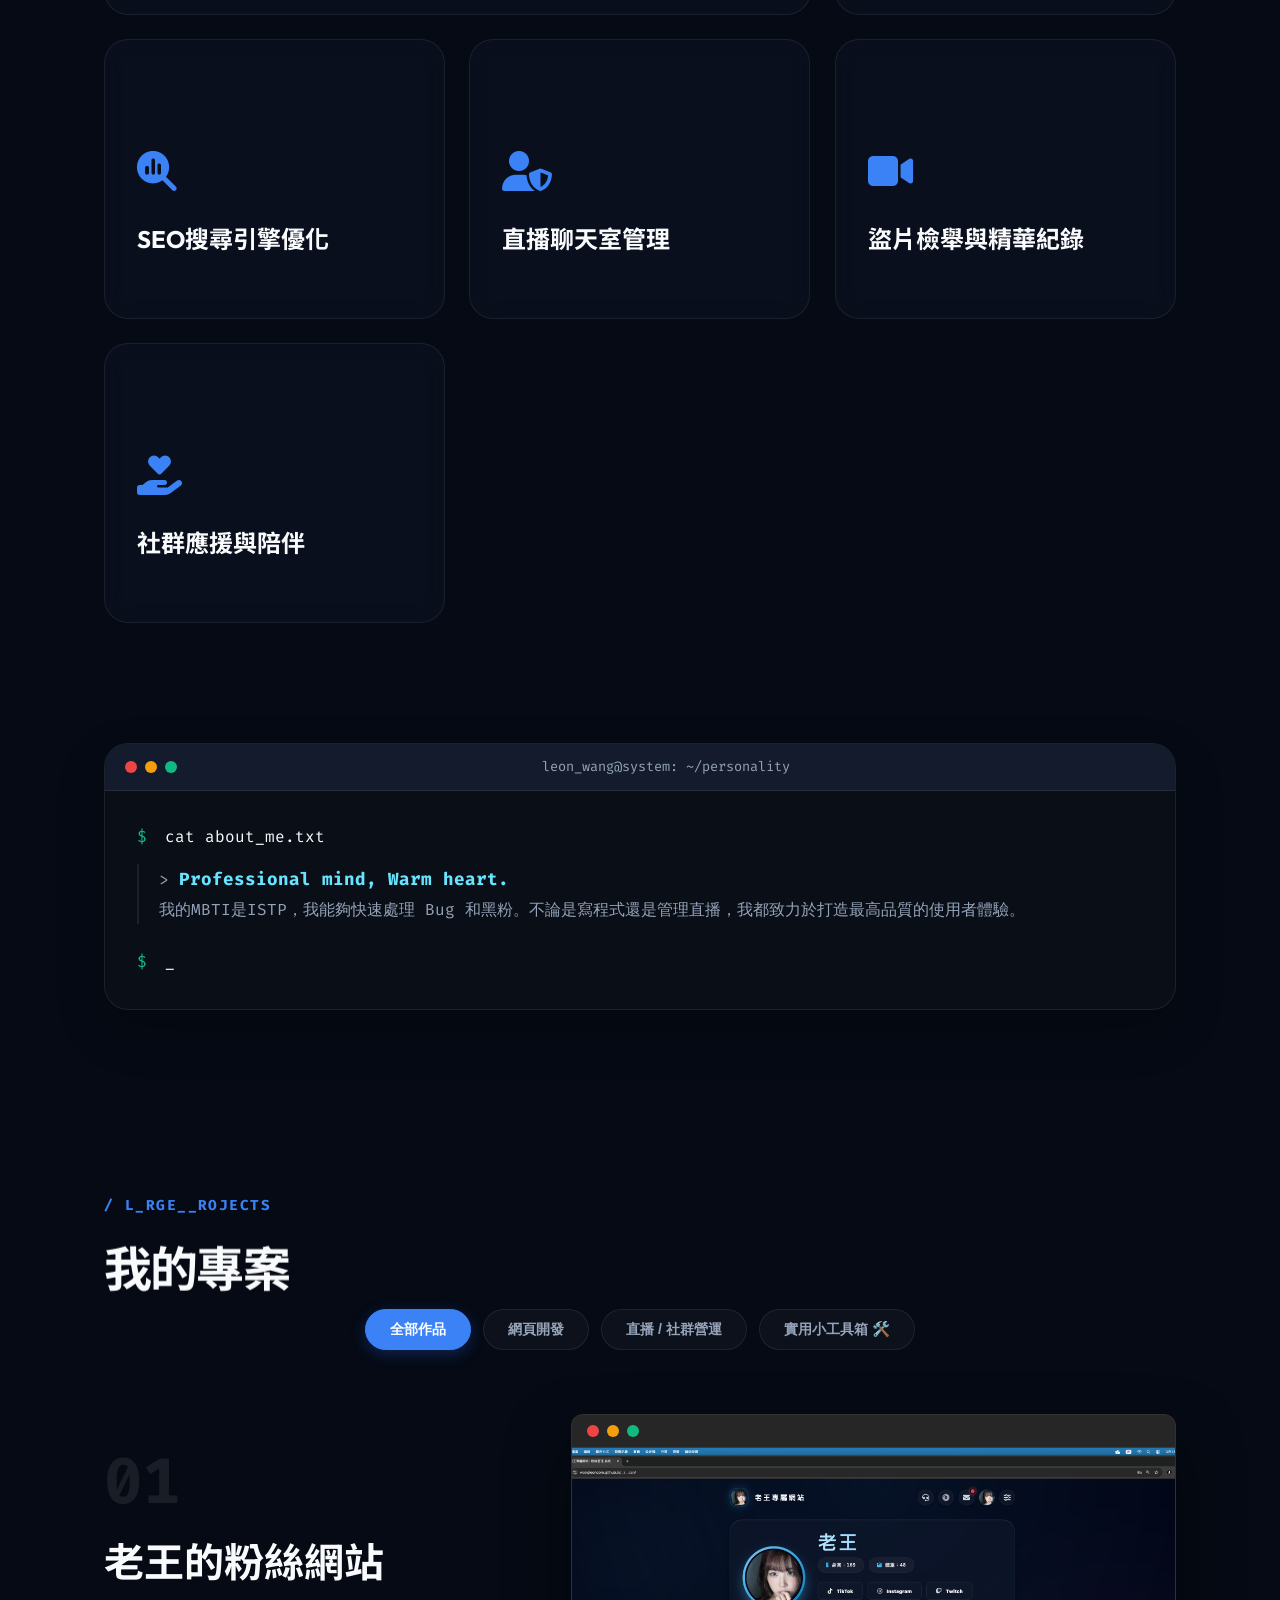
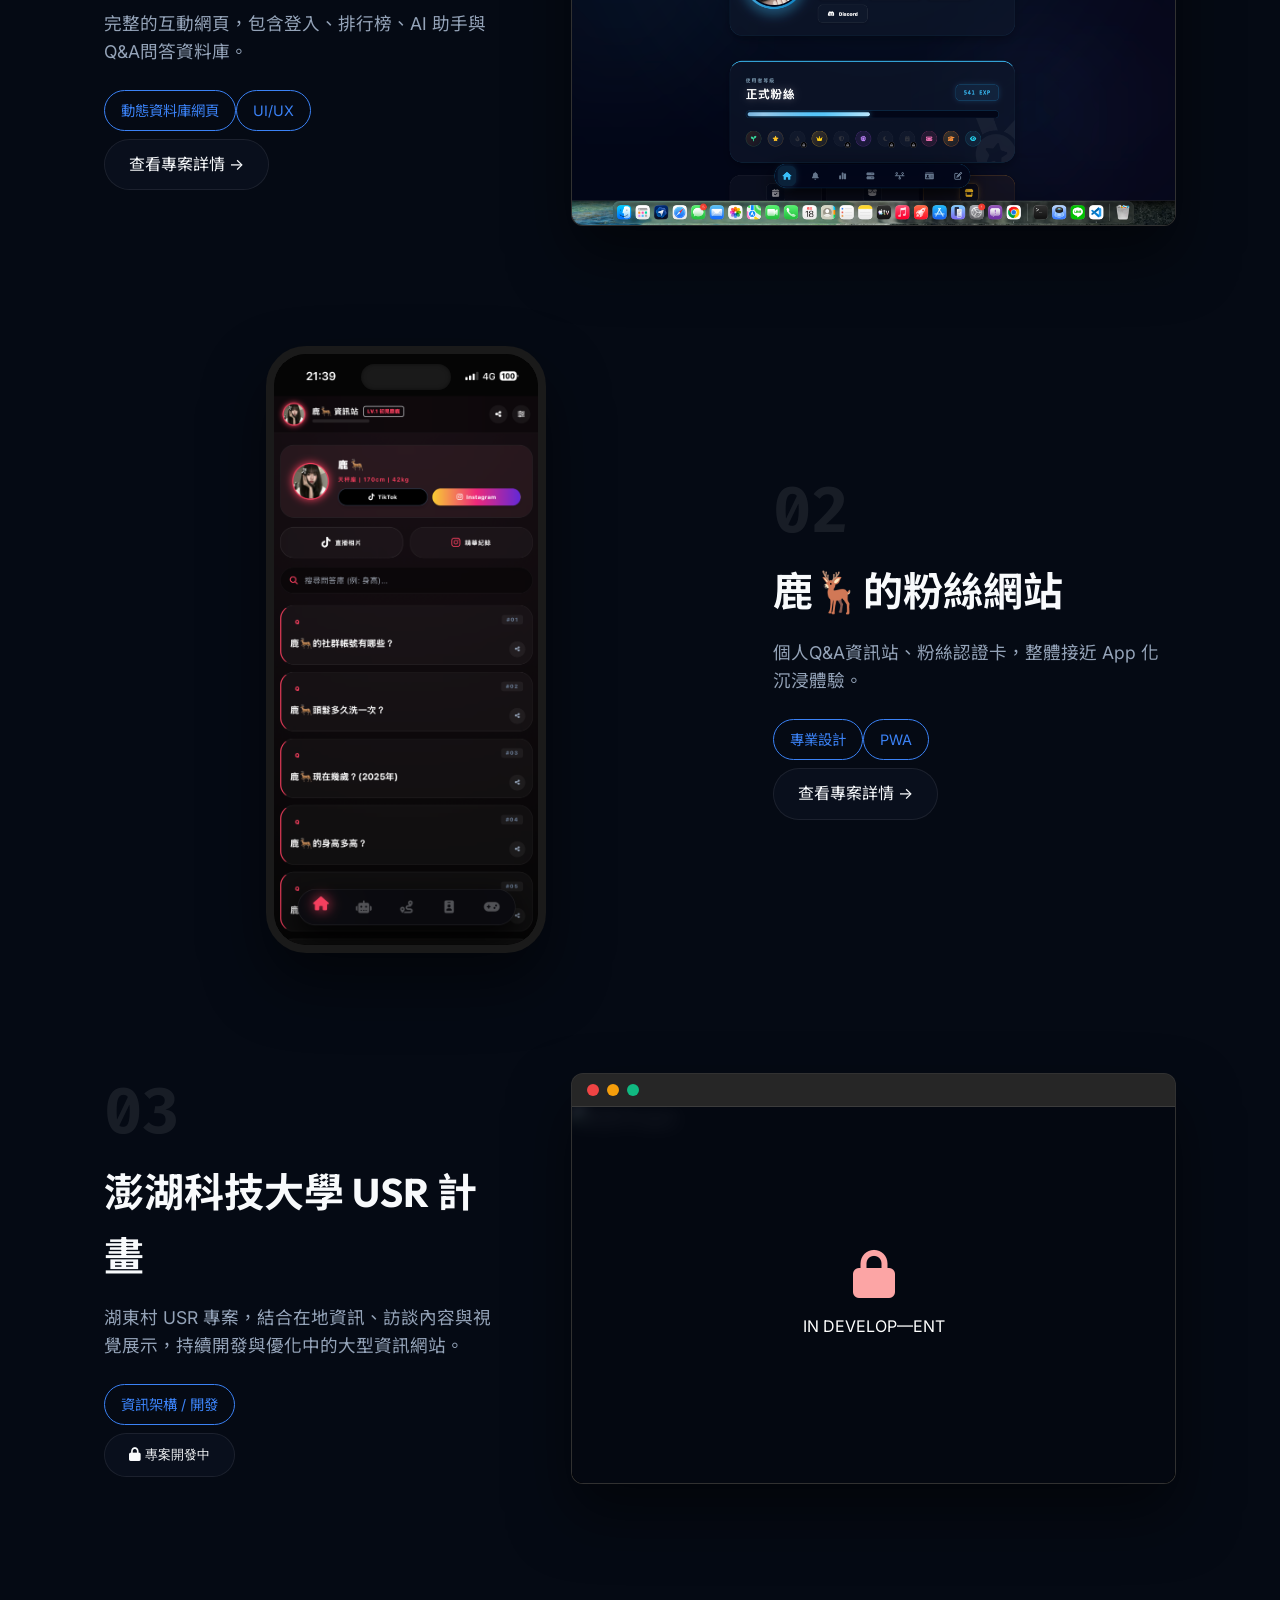
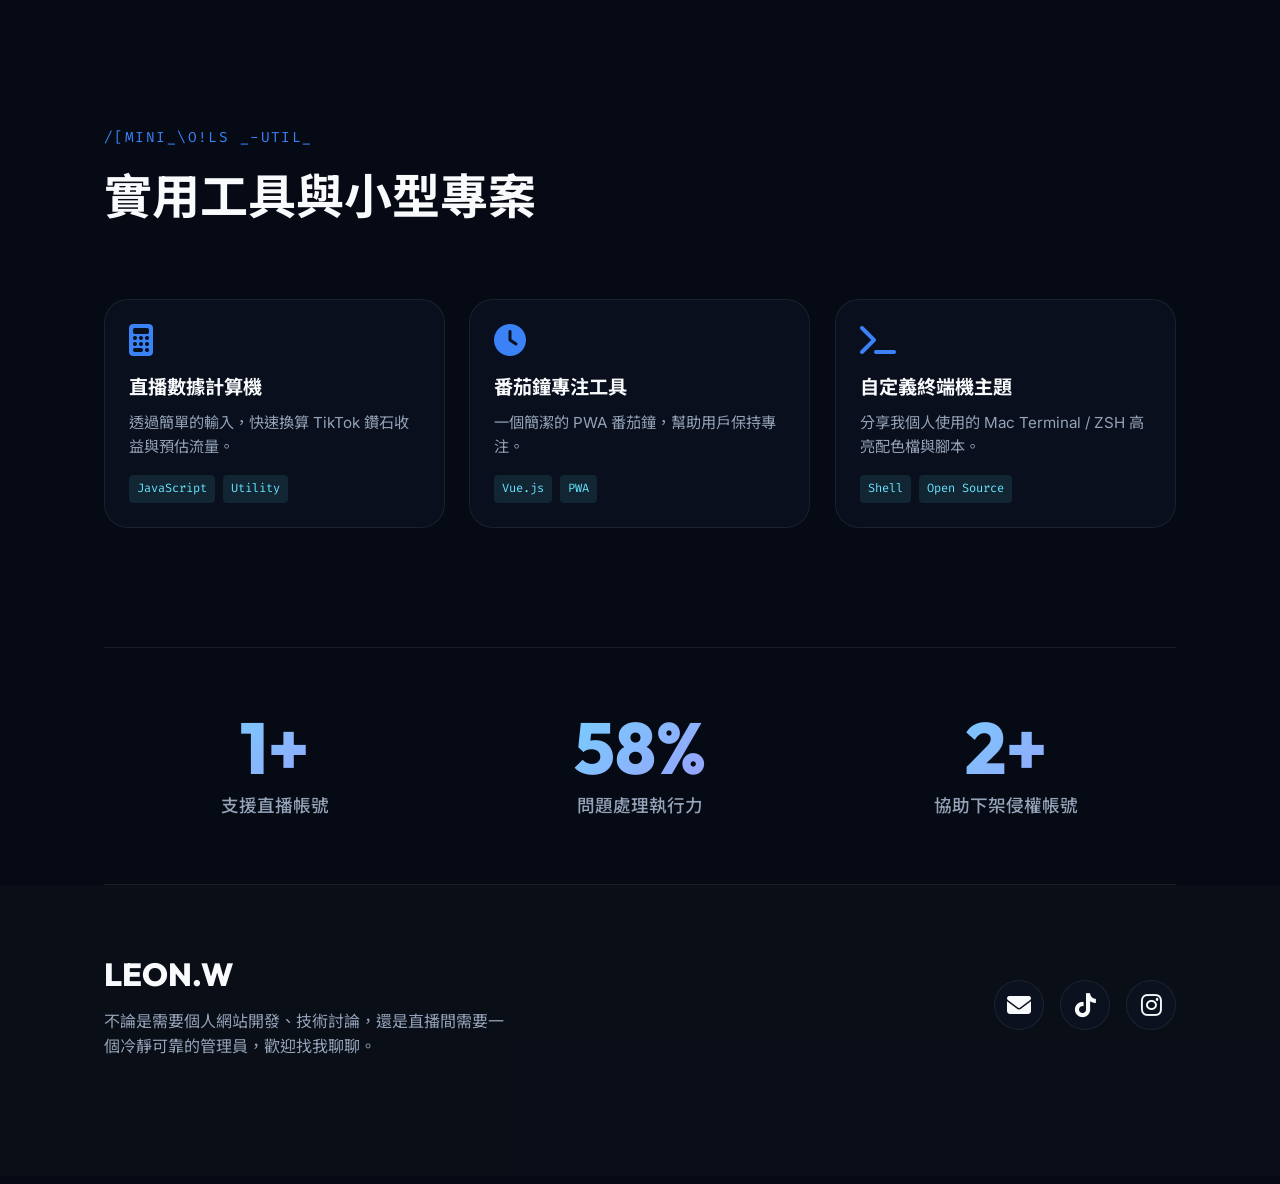
==== commit f315f71a: "Add files via upload" ====
--- a/index.html
+++ b/index.html
@@ -6,6 +6,8 @@
   
   <title>王岦恩個人網頁 | 全端工程師 × 直播管理員</title>
   <meta name="description" content="15歲五專一年級全端開發者。精通Web/App開發，結合電機硬體思維與TikTok直播管理。" />
+  <link rel="alternate" hreflang="zh-Hant" href="https://yourdomain.com/" />
+  <link rel="alternate" hreflang="en" href="https://yourdomain.com/" />
   
   <link rel="icon" href="icon.png" type="image/png" />
   <meta property="og:image" content="og-image.jpg" />
@@ -105,7 +107,7 @@
               <p class="indent-1 code-line-anim"><span class="code-key">specs</span>: { <span class="code-key">age</span>: <span class="code-boolean">15</span>, <span class="code-key">major</span>: <span class="code-string" data-i18n="codeEdu">"電機⚡"</span> },</p>
               <p class="indent-1 code-line-anim"><span class="code-key">skills</span>: [<span class="code-string">"C++"</span>, <span class="code-string">"Python"</span>, <span class="code-string">"Web"</span>],</p>
               <p class="indent-1 code-line-anim"><span class="code-key">personality</span>: <span class="code-string" data-i18n="codePers">"脾氣好、說到做到"</span>,</p>
-              <p class="indent-1 code-line-anim"><span class="code-key">live_ops</span>: <span class="code-boolean">true</span>, <span class="code-comment" data-i18n="codeMbti">// 管理直播間</span></p>
+              <p class="indent-1 code-line-anim"><span class="code-key">live_ops</span>: <span class="code-boolean">true</span>, <span class="code-comment" data-i18n="liveOpsComment">// 管理直播間</span></p>
               <p class="indent-1 code-line-anim"><span class="code-key">coffee_mode</span>: <span class="code-boolean">true</span></p>
               <p class="code-line-anim">}<span class="code-caret"></span></p>
             </div>
@@ -118,29 +120,29 @@
       <div class="marquee-container">
         <div class="marquee-track" id="velocity-marquee">
           <div class="marquee-content">
-            <span><i class="fa-solid fa-c"></i> C / C++</span><span class="separator">✦</span>
-            <span><i class="fa-brands fa-python"></i> Python</span><span class="separator">✦</span>
-            <span><i class="fa-brands fa-html5"></i> Web Dev</span><span class="separator">✦</span>
-            <span><i class="fa-solid fa-mobile-screen"></i> App 開發</span><span class="separator">✦</span>
-            <span><i class="fa-solid fa-shield-heart"></i> 社群守護</span><span class="separator">✦</span>
-            <span><i class="fa-brands fa-tiktok"></i> TikTok 管理</span><span class="separator">✦</span>
-          </div>
-          <div class="marquee-content">
-            <span><i class="fa-solid fa-c"></i> C / C++</span><span class="separator">✦</span>
-            <span><i class="fa-brands fa-python"></i> Python</span><span class="separator">✦</span>
-            <span><i class="fa-brands fa-html5"></i> Web Dev</span><span class="separator">✦</span>
-            <span><i class="fa-solid fa-mobile-screen"></i> App 開發</span><span class="separator">✦</span>
-            <span><i class="fa-solid fa-shield-heart"></i> 社群守護</span><span class="separator">✦</span>
-            <span><i class="fa-brands fa-tiktok"></i> TikTok 管理</span><span class="separator">✦</span>
-          </div>
-          <div class="marquee-content">
-            <span><i class="fa-solid fa-c"></i> C / C++</span><span class="separator">✦</span>
-            <span><i class="fa-brands fa-python"></i> Python</span><span class="separator">✦</span>
-            <span><i class="fa-brands fa-html5"></i> Web Dev</span><span class="separator">✦</span>
-            <span><i class="fa-solid fa-mobile-screen"></i> App 開發</span><span class="separator">✦</span>
-            <span><i class="fa-solid fa-shield-heart"></i> 社群守護</span><span class="separator">✦</span>
-            <span><i class="fa-brands fa-tiktok"></i> TikTok 管理</span><span class="separator">✦</span>
-          </div>
+            <span><i class="fa-solid fa-c"></i> <span data-i18n="mqC">C / C++</span></span>
+            <span><i class="fa-brands fa-python"></i> <span data-i18n="mqPy">Python</span></span>
+            <span><i class="fa-brands fa-html5"></i> <span data-i18n="mqWeb">Web Dev</span></span><span class="separator">✦</span>
+            <span><i class="fa-solid fa-mobile-screen"></i> <span data-i18n="mqApp">App 開發</span></span><span class="separator">✦</span>
+            <span><i class="fa-solid fa-shield-heart"></i> <span data-i18n="mqShield">社群守護</span></span><span class="separator">✦</span>
+            <span><i class="fa-brands fa-tiktok"></i> <span data-i18n="mqTikTok">TikTok 管理</span></span><span class="separator">✦</span>
+          </div>
+        <div class="marquee-content">
+          <span><i class="fa-solid fa-c"></i> <span data-i18n="mqC">C / C++</span></span>
+          <span><i class="fa-brands fa-python"></i> <span data-i18n="mqPy">Python</span></span>
+          <span><i class="fa-brands fa-html5"></i> <span data-i18n="mqWeb">Web Dev</span></span><span class="separator">✦</span>
+          <span><i class="fa-solid fa-mobile-screen"></i> <span data-i18n="mqApp">App 開發</span></span><span class="separator">✦</span>
+          <span><i class="fa-solid fa-shield-heart"></i> <span data-i18n="mqShield">社群守護</span></span><span class="separator">✦</span>
+          <span><i class="fa-brands fa-tiktok"></i> <span data-i18n="mqTikTok">TikTok 管理</span></span><span class="separator">✦</span>
+        </div>
+        <div class="marquee-content">
+          <span><i class="fa-solid fa-c"></i> <span data-i18n="mqC">C / C++</span></span>
+          <span><i class="fa-brands fa-python"></i> <span data-i18n="mqPy">Python</span></span>
+          <span><i class="fa-brands fa-html5"></i> <span data-i18n="mqWeb">Web Dev</span></span><span class="separator">✦</span>
+          <span><i class="fa-solid fa-mobile-screen"></i> <span data-i18n="mqApp">App 開發</span></span><span class="separator">✦</span>
+          <span><i class="fa-solid fa-shield-heart"></i> <span data-i18n="mqShield">社群守護</span></span><span class="separator">✦</span>
+          <span><i class="fa-brands fa-tiktok"></i> <span data-i18n="mqTikTok">TikTok 管理</span></span><span class="separator">✦</span>
+        </div>
         </div>
       </div>
     </section>
@@ -257,10 +259,10 @@
           <h2 class="mask-line"><span class="mask-content section-title" data-i18n="projectsTitle">我的專案</span></h2>
           
           <div class="project-filters reveal-up delay-1">
-            <button class="filter-btn active" data-filter="all">全部作品</button>
-            <button class="filter-btn" data-filter="web">網頁開發</button>
-            <button class="filter-btn" data-filter="live-ops">直播 / 社群營運</button>
-            <button class="filter-btn" data-filter="tools">實用小工具箱 🛠️</button>
+          <button class="filter-btn active" data-filter="all" data-i18n="filterAll">全部作品</button>
+          <button class="filter-btn" data-filter="web" data-i18n="filterWeb">網頁開發</button>
+          <button class="filter-btn" data-filter="live-ops" data-i18n="filterLive">直播 / 社群營運</button>
+          <button class="filter-btn" data-filter="tools" data-i18n="filterTools">實用小工具箱 🛠️</button>
           </div>
         </div>
 
--- a/styles.css
+++ b/styles.css
@@ -525,6 +525,7 @@
 }
 
 @media (max-width: 768px) {
+  /* -- 原本的設定 -- */
   .desktop-nav { display: none; }
   .project-row, .project-row.reverse { flex-direction: column; gap: 32px; margin-bottom: 80px; }
   .project-visual-wrapper { width: 100%; flex: none; }
@@ -537,8 +538,13 @@
   .progress-arrow { font-size: 16px; }
   .tilt-effect { transform: none !important; transition: none !important; }
   .magnetic { transform: none !important; }
-  
-  /* Mobile Lightbox Tweaks */
   .lightbox-close { top: -45px; right: -10px; font-size: 1.8rem; }
   .lightbox-content { max-width: 95vw; }
+  
+  /* -- 新增的優化設定 (合併進來) -- */
+  .bento-card { min-height: auto !important; padding: 24px !important; }
+  .bento-card .icon-and-title { transform: none !important; }
+  .marquee-content span { font-size: 1.1rem !important; }
+  .cursor-dot, .cursor-ring { display: none !important; }
+  body { cursor: auto !important; }
 }
